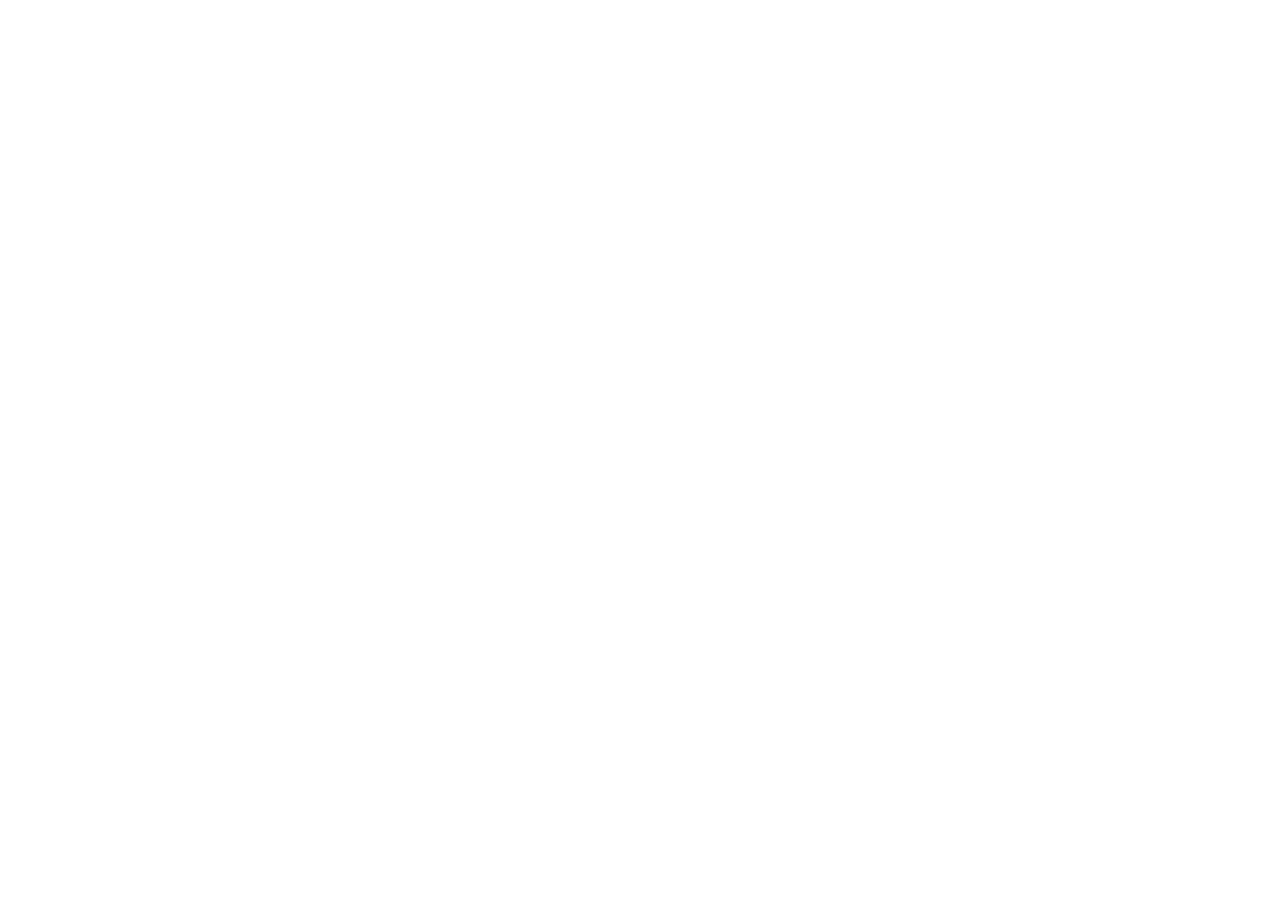
==== index.html @ e52be8d2 "init project" ====
<!DOCTYPE html>
<html lang="en">
<head>
    <meta charset="UTF-8">
    <meta http-equiv="X-UA-Compatible" content="IE=edge">
    <meta name="viewport" content="width=device-width, initial-scale=1.0">
    <title>Document</title>
</head>
<body>
    
</body>
</html>
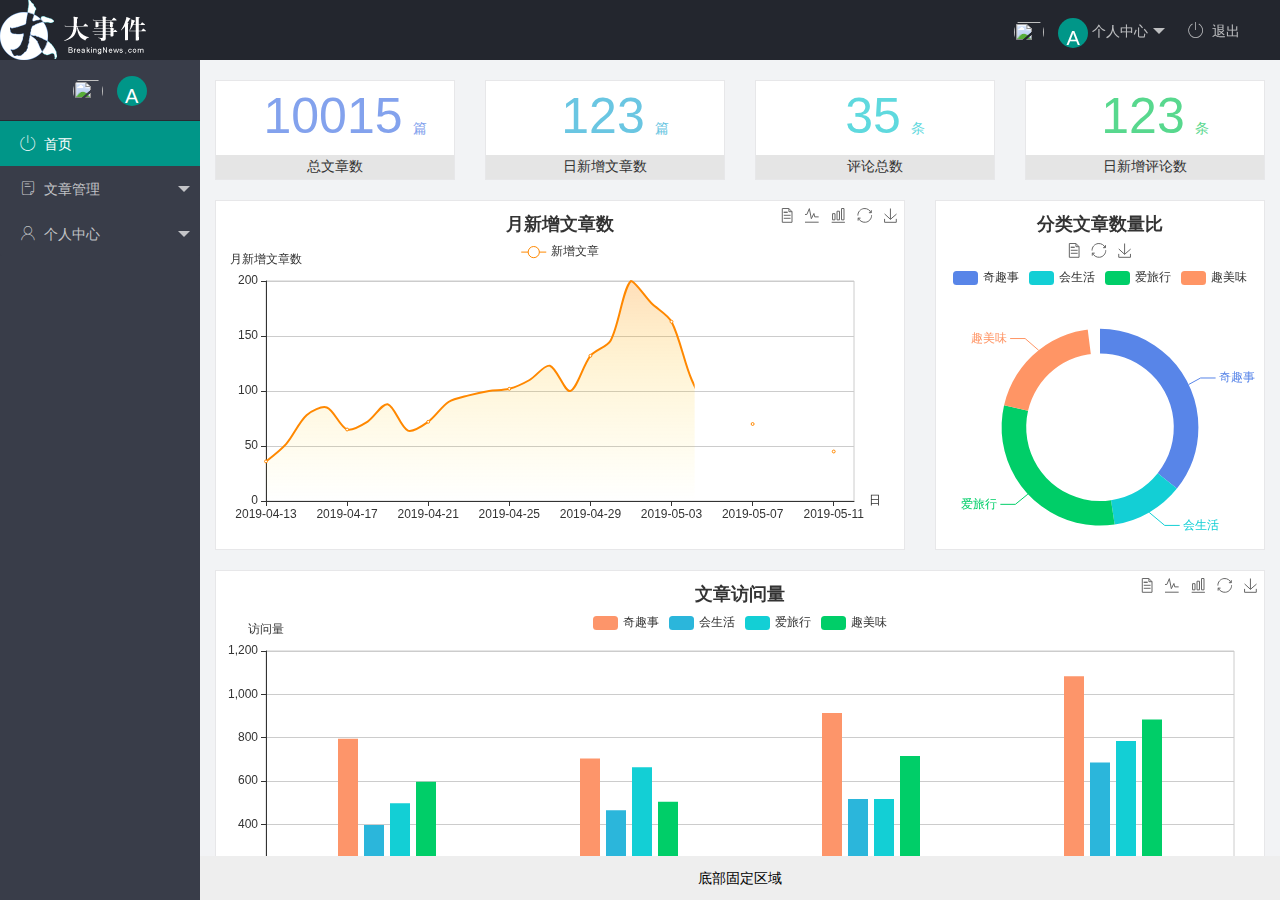
==== commit a8077029: "完成了主页功能开发" ====
--- a/index.html
+++ b/index.html
@@ -1,12 +1,88 @@
 <!DOCTYPE html>
 <html lang="en">
+
 <head>
     <meta charset="UTF-8">
     <meta http-equiv="X-UA-Compatible" content="IE=edge">
     <meta name="viewport" content="width=device-width, initial-scale=1.0">
-    <title>Document</title>
+    <title>后台主页</title>
+    <!-- 引入Layui的css样式 -->
+    <link rel="stylesheet" href="./assets/lib/layui/css/layui.css">
+    <!-- 导入字体图标样式 -->
+    <link rel="stylesheet" href="./assets/fonts/iconfont.css">
+    <!-- 导入index.css样式 -->
+    <link rel="stylesheet" href="./assets/css/index.css">
 </head>
+
 <body>
-    
+    <div class="layui-layout layui-layout-admin">
+      <div class="layui-header">
+        <img src="./assets/images/logo.png" alt="">
+        <!-- 头部区域（可配合layui 已有的水平导航） -->
+        <ul class="layui-nav layui-layout-right">
+          <li class="layui-nav-item layui-hide layui-show-md-inline-block">
+            <a href="javascript:;">
+              <img src="//tva1.sinaimg.cn/crop.0.0.118.118.180/5db11ff4gw1e77d3nqrv8j203b03cweg.jpg" class="layui-nav-img">
+              <span class="text-avatar">A</span>
+              个人中心
+            </a>
+            <dl class="layui-nav-child">
+              <dd><a href="">基本资料</a></dd>
+              <dd><a href="">更换头像</a></dd>
+              <dd><a href="">重置密码</a></dd>
+            </dl>
+          </li>
+          <li class="layui-nav-item"><a href="javascript:;" id="btnLogout"><span class="iconfont icon-tuichu"></span>退出</a></li>
+        </ul>
+      </div>
+      
+      <div class="layui-side layui-bg-black">
+        <div class="layui-side-scroll">
+            <div class="userInfo"><img src="//tva1.sinaimg.cn/crop.0.0.118.118.180/5db11ff4gw1e77d3nqrv8j203b03cweg.jpg" class="layui-nav-img">
+                <span class="text-avatar">A</span>
+            <span class="welcome"></span></div>
+          <!-- 左侧导航区域（可配合layui已有的垂直导航） -->
+          <ul class="layui-nav layui-nav-tree" lay-shrink="all">
+            <li class="layui-nav-item layui-this"><a href="./home/dashboard.html" target="fm"><span class="iconfont icon-tuichu"></span>首页</a></li>
+            <li class="layui-nav-item">
+              <a class="" href="javascript:;"><span class="iconfont icon-16"></span>文章管理</a>
+              <dl class="layui-nav-child">
+                <dd><a href="javascript:;"><i class="layui-icon layui-icon-face-smile"></i>文章类别</a></dd>
+                <dd><a href="javascript:;"><i class="layui-icon layui-icon-face-smile"></i>文章列表</a></dd>
+                <dd><a href="javascript:;"><i class="layui-icon layui-icon-face-smile"></i>发布文章</a></dd>
+              </dl>
+            </li>
+            <li class="layui-nav-item">
+              <a href="javascript:;"><span class="iconfont icon-user"></span>个人中心</a>
+              <dl class="layui-nav-child">
+                <dd><a href="javascript:;"><i class="layui-icon layui-icon-face-smile"></i>基本资料</a></dd>
+                <dd><a href="javascript:;"><i class="layui-icon layui-icon-face-smile"></i>更换头像</a></dd>
+                <dd><a href="javascript:;"><i class="layui-icon layui-icon-face-smile"></i>重置密码</a></dd>
+              </dl>
+            </li>
+          </ul>
+        </div>
+      </div>
+      
+      <div class="layui-body">
+        <!-- 内容主体区域 -->
+        <iframe name="fm" src="./home/dashboard.html" frameborder="0"></iframe>
+      </div>
+      
+      <div class="layui-footer">
+        <!-- 底部固定区域 -->
+        底部固定区域
+      </div>
+    </div>
+    <!-- 导入layui的JS文件 -->
+    <script src="./assets/lib/layui/layui.all.js"></script>
+    <!-- 导入jQuery文件 -->
+    <script src="./assets/lib/jquery.js"></script>
+    <!-- 导入自己封装的baseAPI -->
+    <script src="./assets/js/baseAPI.js"></script>
+    <!-- 导入index文件 -->
+    <script src="./assets/js/index.js"></script>
+
 </body>
+
 </html>--- a/assets/lib/layui/css/layui.css
+++ b/assets/lib/layui/css/layui.css
@@ -0,0 +1,2 @@
+/** layui-v2.5.5 MIT License By https://www.layui.com */
+ .layui-inline,img{display:inline-block;vertical-align:middle}h1,h2,h3,h4,h5,h6{font-weight:400}.layui-edge,.layui-header,.layui-inline,.layui-main{position:relative}.layui-body,.layui-edge,.layui-elip{overflow:hidden}.layui-btn,.layui-edge,.layui-inline,img{vertical-align:middle}.layui-btn,.layui-disabled,.layui-icon,.layui-unselect{-moz-user-select:none;-webkit-user-select:none;-ms-user-select:none}.layui-elip,.layui-form-checkbox span,.layui-form-pane .layui-form-label{text-overflow:ellipsis;white-space:nowrap}.layui-breadcrumb,.layui-tree-btnGroup{visibility:hidden}blockquote,body,button,dd,div,dl,dt,form,h1,h2,h3,h4,h5,h6,input,li,ol,p,pre,td,textarea,th,ul{margin:0;padding:0;-webkit-tap-highlight-color:rgba(0,0,0,0)}a:active,a:hover{outline:0}img{border:none}li{list-style:none}table{border-collapse:collapse;border-spacing:0}h4,h5,h6{font-size:100%}button,input,optgroup,option,select,textarea{font-family:inherit;font-size:inherit;font-style:inherit;font-weight:inherit;outline:0}pre{white-space:pre-wrap;white-space:-moz-pre-wrap;white-space:-pre-wrap;white-space:-o-pre-wrap;word-wrap:break-word}body{line-height:24px;font:14px Helvetica Neue,Helvetica,PingFang SC,Tahoma,Arial,sans-serif}hr{height:1px;margin:10px 0;border:0;clear:both}a{color:#333;text-decoration:none}a:hover{color:#777}a cite{font-style:normal;*cursor:pointer}.layui-border-box,.layui-border-box *{box-sizing:border-box}.layui-box,.layui-box *{box-sizing:content-box}.layui-clear{clear:both;*zoom:1}.layui-clear:after{content:'\20';clear:both;*zoom:1;display:block;height:0}.layui-inline{*display:inline;*zoom:1}.layui-edge{display:inline-block;width:0;height:0;border-width:6px;border-style:dashed;border-color:transparent}.layui-edge-top{top:-4px;border-bottom-color:#999;border-bottom-style:solid}.layui-edge-right{border-left-color:#999;border-left-style:solid}.layui-edge-bottom{top:2px;border-top-color:#999;border-top-style:solid}.layui-edge-left{border-right-color:#999;border-right-style:solid}.layui-disabled,.layui-disabled:hover{color:#d2d2d2!important;cursor:not-allowed!important}.layui-circle{border-radius:100%}.layui-show{display:block!important}.layui-hide{display:none!important}@font-face{font-family:layui-icon;src:url(../font/iconfont.eot?v=250);src:url(../font/iconfont.eot?v=250#iefix) format('embedded-opentype'),url(../font/iconfont.woff2?v=250) format('woff2'),url(../font/iconfont.woff?v=250) format('woff'),url(../font/iconfont.ttf?v=250) format('truetype'),url(../font/iconfont.svg?v=250#layui-icon) format('svg')}.layui-icon{font-family:layui-icon!important;font-size:16px;font-style:normal;-webkit-font-smoothing:antialiased;-moz-osx-font-smoothing:grayscale}.layui-icon-reply-fill:before{content:"\e611"}.layui-icon-set-fill:before{content:"\e614"}.layui-icon-menu-fill:before{content:"\e60f"}.layui-icon-search:before{content:"\e615"}.layui-icon-share:before{content:"\e641"}.layui-icon-set-sm:before{content:"\e620"}.layui-icon-engine:before{content:"\e628"}.layui-icon-close:before{content:"\1006"}.layui-icon-close-fill:before{content:"\1007"}.layui-icon-chart-screen:before{content:"\e629"}.layui-icon-star:before{content:"\e600"}.layui-icon-circle-dot:before{content:"\e617"}.layui-icon-chat:before{content:"\e606"}.layui-icon-release:before{content:"\e609"}.layui-icon-list:before{content:"\e60a"}.layui-icon-chart:before{content:"\e62c"}.layui-icon-ok-circle:before{content:"\1005"}.layui-icon-layim-theme:before{content:"\e61b"}.layui-icon-table:before{content:"\e62d"}.layui-icon-right:before{content:"\e602"}.layui-icon-left:before{content:"\e603"}.layui-icon-cart-simple:before{content:"\e698"}.layui-icon-face-cry:before{content:"\e69c"}.layui-icon-face-smile:before{content:"\e6af"}.layui-icon-survey:before{content:"\e6b2"}.layui-icon-tree:before{content:"\e62e"}.layui-icon-upload-circle:before{content:"\e62f"}.layui-icon-add-circle:before{content:"\e61f"}.layui-icon-download-circle:before{content:"\e601"}.layui-icon-templeate-1:before{content:"\e630"}.layui-icon-util:before{content:"\e631"}.layui-icon-face-surprised:before{content:"\e664"}.layui-icon-edit:before{content:"\e642"}.layui-icon-speaker:before{content:"\e645"}.layui-icon-down:before{content:"\e61a"}.layui-icon-file:before{content:"\e621"}.layui-icon-layouts:before{content:"\e632"}.layui-icon-rate-half:before{content:"\e6c9"}.layui-icon-add-circle-fine:before{content:"\e608"}.layui-icon-prev-circle:before{content:"\e633"}.layui-icon-read:before{content:"\e705"}.layui-icon-404:before{content:"\e61c"}.layui-icon-carousel:before{content:"\e634"}.layui-icon-help:before{content:"\e607"}.layui-icon-code-circle:before{content:"\e635"}.layui-icon-water:before{content:"\e636"}.layui-icon-username:before{content:"\e66f"}.layui-icon-find-fill:before{content:"\e670"}.layui-icon-about:before{content:"\e60b"}.layui-icon-location:before{content:"\e715"}.layui-icon-up:before{content:"\e619"}.layui-icon-pause:before{content:"\e651"}.layui-icon-date:before{content:"\e637"}.layui-icon-layim-uploadfile:before{content:"\e61d"}.layui-icon-delete:before{content:"\e640"}.layui-icon-play:before{content:"\e652"}.layui-icon-top:before{content:"\e604"}.layui-icon-friends:before{content:"\e612"}.layui-icon-refresh-3:before{content:"\e9aa"}.layui-icon-ok:before{content:"\e605"}.layui-icon-layer:before{content:"\e638"}.layui-icon-face-smile-fine:before{content:"\e60c"}.layui-icon-dollar:before{content:"\e659"}.layui-icon-group:before{content:"\e613"}.layui-icon-layim-download:before{content:"\e61e"}.layui-icon-picture-fine:before{content:"\e60d"}.layui-icon-link:before{content:"\e64c"}.layui-icon-diamond:before{content:"\e735"}.layui-icon-log:before{content:"\e60e"}.layui-icon-rate-solid:before{content:"\e67a"}.layui-icon-fonts-del:before{content:"\e64f"}.layui-icon-unlink:before{content:"\e64d"}.layui-icon-fonts-clear:before{content:"\e639"}.layui-icon-triangle-r:before{content:"\e623"}.layui-icon-circle:before{content:"\e63f"}.layui-icon-radio:before{content:"\e643"}.layui-icon-align-center:before{content:"\e647"}.layui-icon-align-right:before{content:"\e648"}.layui-icon-align-left:before{content:"\e649"}.layui-icon-loading-1:before{content:"\e63e"}.layui-icon-return:before{content:"\e65c"}.layui-icon-fonts-strong:before{content:"\e62b"}.layui-icon-upload:before{content:"\e67c"}.layui-icon-dialogue:before{content:"\e63a"}.layui-icon-video:before{content:"\e6ed"}.layui-icon-headset:before{content:"\e6fc"}.layui-icon-cellphone-fine:before{content:"\e63b"}.layui-icon-add-1:before{content:"\e654"}.layui-icon-face-smile-b:before{content:"\e650"}.layui-icon-fonts-html:before{content:"\e64b"}.layui-icon-form:before{content:"\e63c"}.layui-icon-cart:before{content:"\e657"}.layui-icon-camera-fill:before{content:"\e65d"}.layui-icon-tabs:before{content:"\e62a"}.layui-icon-fonts-code:before{content:"\e64e"}.layui-icon-fire:before{content:"\e756"}.layui-icon-set:before{content:"\e716"}.layui-icon-fonts-u:before{content:"\e646"}.layui-icon-triangle-d:before{content:"\e625"}.layui-icon-tips:before{content:"\e702"}.layui-icon-picture:before{content:"\e64a"}.layui-icon-more-vertical:before{content:"\e671"}.layui-icon-flag:before{content:"\e66c"}.layui-icon-loading:before{content:"\e63d"}.layui-icon-fonts-i:before{content:"\e644"}.layui-icon-refresh-1:before{content:"\e666"}.layui-icon-rmb:before{content:"\e65e"}.layui-icon-home:before{content:"\e68e"}.layui-icon-user:before{content:"\e770"}.layui-icon-notice:before{content:"\e667"}.layui-icon-login-weibo:before{content:"\e675"}.layui-icon-voice:before{content:"\e688"}.layui-icon-upload-drag:before{content:"\e681"}.layui-icon-login-qq:before{content:"\e676"}.layui-icon-snowflake:before{content:"\e6b1"}.layui-icon-file-b:before{content:"\e655"}.layui-icon-template:before{content:"\e663"}.layui-icon-auz:before{content:"\e672"}.layui-icon-console:before{content:"\e665"}.layui-icon-app:before{content:"\e653"}.layui-icon-prev:before{content:"\e65a"}.layui-icon-website:before{content:"\e7ae"}.layui-icon-next:before{content:"\e65b"}.layui-icon-component:before{content:"\e857"}.layui-icon-more:before{content:"\e65f"}.layui-icon-login-wechat:before{content:"\e677"}.layui-icon-shrink-right:before{content:"\e668"}.layui-icon-spread-left:before{content:"\e66b"}.layui-icon-camera:before{content:"\e660"}.layui-icon-note:before{content:"\e66e"}.layui-icon-refresh:before{content:"\e669"}.layui-icon-female:before{content:"\e661"}.layui-icon-male:before{content:"\e662"}.layui-icon-password:before{content:"\e673"}.layui-icon-senior:before{content:"\e674"}.layui-icon-theme:before{content:"\e66a"}.layui-icon-tread:before{content:"\e6c5"}.layui-icon-praise:before{content:"\e6c6"}.layui-icon-star-fill:before{content:"\e658"}.layui-icon-rate:before{content:"\e67b"}.layui-icon-template-1:before{content:"\e656"}.layui-icon-vercode:before{content:"\e679"}.layui-icon-cellphone:before{content:"\e678"}.layui-icon-screen-full:before{content:"\e622"}.layui-icon-screen-restore:before{content:"\e758"}.layui-icon-cols:before{content:"\e610"}.layui-icon-export:before{content:"\e67d"}.layui-icon-print:before{content:"\e66d"}.layui-icon-slider:before{content:"\e714"}.layui-icon-addition:before{content:"\e624"}.layui-icon-subtraction:before{content:"\e67e"}.layui-icon-service:before{content:"\e626"}.layui-icon-transfer:before{content:"\e691"}.layui-main{width:1140px;margin:0 auto}.layui-header{z-index:1000;height:60px}.layui-header a:hover{transition:all .5s;-webkit-transition:all .5s}.layui-side{position:fixed;left:0;top:0;bottom:0;z-index:999;width:200px;overflow-x:hidden}.layui-side-scroll{position:relative;width:220px;height:100%;overflow-x:hidden}.layui-body{position:absolute;left:200px;right:0;top:0;bottom:0;z-index:998;width:auto;overflow-y:auto;box-sizing:border-box}.layui-layout-body{overflow:hidden}.layui-layout-admin .layui-header{background-color:#23262E}.layui-layout-admin .layui-side{top:60px;width:200px;overflow-x:hidden}.layui-layout-admin .layui-body{position:fixed;top:60px;bottom:44px}.layui-layout-admin .layui-main{width:auto;margin:0 15px}.layui-layout-admin .layui-footer{position:fixed;left:200px;right:0;bottom:0;height:44px;line-height:44px;padding:0 15px;background-color:#eee}.layui-layout-admin .layui-logo{position:absolute;left:0;top:0;width:200px;height:100%;line-height:60px;text-align:center;color:#009688;font-size:16px}.layui-layout-admin .layui-header .layui-nav{background:0 0}.layui-layout-left{position:absolute!important;left:200px;top:0}.layui-layout-right{position:absolute!important;right:0;top:0}.layui-container{position:relative;margin:0 auto;padding:0 15px;box-sizing:border-box}.layui-fluid{position:relative;margin:0 auto;padding:0 15px}.layui-row:after,.layui-row:before{content:'';display:block;clear:both}.layui-col-lg1,.layui-col-lg10,.layui-col-lg11,.layui-col-lg12,.layui-col-lg2,.layui-col-lg3,.layui-col-lg4,.layui-col-lg5,.layui-col-lg6,.layui-col-lg7,.layui-col-lg8,.layui-col-lg9,.layui-col-md1,.layui-col-md10,.layui-col-md11,.layui-col-md12,.layui-col-md2,.layui-col-md3,.layui-col-md4,.layui-col-md5,.layui-col-md6,.layui-col-md7,.layui-col-md8,.layui-col-md9,.layui-col-sm1,.layui-col-sm10,.layui-col-sm11,.layui-col-sm12,.layui-col-sm2,.layui-col-sm3,.layui-col-sm4,.layui-col-sm5,.layui-col-sm6,.layui-col-sm7,.layui-col-sm8,.layui-col-sm9,.layui-col-xs1,.layui-col-xs10,.layui-col-xs11,.layui-col-xs12,.layui-col-xs2,.layui-col-xs3,.layui-col-xs4,.layui-col-xs5,.layui-col-xs6,.layui-col-xs7,.layui-col-xs8,.layui-col-xs9{position:relative;display:block;box-sizing:border-box}.layui-col-xs1,.layui-col-xs10,.layui-col-xs11,.layui-col-xs12,.layui-col-xs2,.layui-col-xs3,.layui-col-xs4,.layui-col-xs5,.layui-col-xs6,.layui-col-xs7,.layui-col-xs8,.layui-col-xs9{float:left}.layui-col-xs1{width:8.33333333%}.layui-col-xs2{width:16.66666667%}.layui-col-xs3{width:25%}.layui-col-xs4{width:33.33333333%}.layui-col-xs5{width:41.66666667%}.layui-col-xs6{width:50%}.layui-col-xs7{width:58.33333333%}.layui-col-xs8{width:66.66666667%}.layui-col-xs9{width:75%}.layui-col-xs10{width:83.33333333%}.layui-col-xs11{width:91.66666667%}.layui-col-xs12{width:100%}.layui-col-xs-offset1{margin-left:8.33333333%}.layui-col-xs-offset2{margin-left:16.66666667%}.layui-col-xs-offset3{margin-left:25%}.layui-col-xs-offset4{margin-left:33.33333333%}.layui-col-xs-offset5{margin-left:41.66666667%}.layui-col-xs-offset6{margin-left:50%}.layui-col-xs-offset7{margin-left:58.33333333%}.layui-col-xs-offset8{margin-left:66.66666667%}.layui-col-xs-offset9{margin-left:75%}.layui-col-xs-offset10{margin-left:83.33333333%}.layui-col-xs-offset11{margin-left:91.66666667%}.layui-col-xs-offset12{margin-left:100%}@media screen and (max-width:768px){.layui-hide-xs{display:none!important}.layui-show-xs-block{display:block!important}.layui-show-xs-inline{display:inline!important}.layui-show-xs-inline-block{display:inline-block!important}}@media screen and (min-width:768px){.layui-container{width:750px}.layui-hide-sm{display:none!important}.layui-show-sm-block{display:block!important}.layui-show-sm-inline{display:inline!important}.layui-show-sm-inline-block{display:inline-block!important}.layui-col-sm1,.layui-col-sm10,.layui-col-sm11,.layui-col-sm12,.layui-col-sm2,.layui-col-sm3,.layui-col-sm4,.layui-col-sm5,.layui-col-sm6,.layui-col-sm7,.layui-col-sm8,.layui-col-sm9{float:left}.layui-col-sm1{width:8.33333333%}.layui-col-sm2{width:16.66666667%}.layui-col-sm3{width:25%}.layui-col-sm4{width:33.33333333%}.layui-col-sm5{width:41.66666667%}.layui-col-sm6{width:50%}.layui-col-sm7{width:58.33333333%}.layui-col-sm8{width:66.66666667%}.layui-col-sm9{width:75%}.layui-col-sm10{width:83.33333333%}.layui-col-sm11{width:91.66666667%}.layui-col-sm12{width:100%}.layui-col-sm-offset1{margin-left:8.33333333%}.layui-col-sm-offset2{margin-left:16.66666667%}.layui-col-sm-offset3{margin-left:25%}.layui-col-sm-offset4{margin-left:33.33333333%}.layui-col-sm-offset5{margin-left:41.66666667%}.layui-col-sm-offset6{margin-left:50%}.layui-col-sm-offset7{margin-left:58.33333333%}.layui-col-sm-offset8{margin-left:66.66666667%}.layui-col-sm-offset9{margin-left:75%}.layui-col-sm-offset10{margin-left:83.33333333%}.layui-col-sm-offset11{margin-left:91.66666667%}.layui-col-sm-offset12{margin-left:100%}}@media screen and (min-width:992px){.layui-container{width:970px}.layui-hide-md{display:none!important}.layui-show-md-block{display:block!important}.layui-show-md-inline{display:inline!important}.layui-show-md-inline-block{display:inline-block!important}.layui-col-md1,.layui-col-md10,.layui-col-md11,.layui-col-md12,.layui-col-md2,.layui-col-md3,.layui-col-md4,.layui-col-md5,.layui-col-md6,.layui-col-md7,.layui-col-md8,.layui-col-md9{float:left}.layui-col-md1{width:8.33333333%}.layui-col-md2{width:16.66666667%}.layui-col-md3{width:25%}.layui-col-md4{width:33.33333333%}.layui-col-md5{width:41.66666667%}.layui-col-md6{width:50%}.layui-col-md7{width:58.33333333%}.layui-col-md8{width:66.66666667%}.layui-col-md9{width:75%}.layui-col-md10{width:83.33333333%}.layui-col-md11{width:91.66666667%}.layui-col-md12{width:100%}.layui-col-md-offset1{margin-left:8.33333333%}.layui-col-md-offset2{margin-left:16.66666667%}.layui-col-md-offset3{margin-left:25%}.layui-col-md-offset4{margin-left:33.33333333%}.layui-col-md-offset5{margin-left:41.66666667%}.layui-col-md-offset6{margin-left:50%}.layui-col-md-offset7{margin-left:58.33333333%}.layui-col-md-offset8{margin-left:66.66666667%}.layui-col-md-offset9{margin-left:75%}.layui-col-md-offset10{margin-left:83.33333333%}.layui-col-md-offset11{margin-left:91.66666667%}.layui-col-md-offset12{margin-left:100%}}@media screen and (min-width:1200px){.layui-container{width:1170px}.layui-hide-lg{display:none!important}.layui-show-lg-block{display:block!important}.layui-show-lg-inline{display:inline!important}.layui-show-lg-inline-block{display:inline-block!important}.layui-col-lg1,.layui-col-lg10,.layui-col-lg11,.layui-col-lg12,.layui-col-lg2,.layui-col-lg3,.layui-col-lg4,.layui-col-lg5,.layui-col-lg6,.layui-col-lg7,.layui-col-lg8,.layui-col-lg9{float:left}.layui-col-lg1{width:8.33333333%}.layui-col-lg2{width:16.66666667%}.layui-col-lg3{width:25%}.layui-col-lg4{width:33.33333333%}.layui-col-lg5{width:41.66666667%}.layui-col-lg6{width:50%}.layui-col-lg7{width:58.33333333%}.layui-col-lg8{width:66.66666667%}.layui-col-lg9{width:75%}.layui-col-lg10{width:83.33333333%}.layui-col-lg11{width:91.66666667%}.layui-col-lg12{width:100%}.layui-col-lg-offset1{margin-left:8.33333333%}.layui-col-lg-offset2{margin-left:16.66666667%}.layui-col-lg-offset3{margin-left:25%}.layui-col-lg-offset4{margin-left:33.33333333%}.layui-col-lg-offset5{margin-left:41.66666667%}.layui-col-lg-offset6{margin-left:50%}.layui-col-lg-offset7{margin-left:58.33333333%}.layui-col-lg-offset8{margin-left:66.66666667%}.layui-col-lg-offset9{margin-left:75%}.layui-col-lg-offset10{margin-left:83.33333333%}.layui-col-lg-offset11{margin-left:91.66666667%}.layui-col-lg-offset12{margin-left:100%}}.layui-col-space1{margin:-.5px}.layui-col-space1>*{padding:.5px}.layui-col-space3{margin:-1.5px}.layui-col-space3>*{padding:1.5px}.layui-col-space5{margin:-2.5px}.layui-col-space5>*{padding:2.5px}.layui-col-space8{margin:-3.5px}.layui-col-space8>*{padding:3.5px}.layui-col-space10{margin:-5px}.layui-col-space10>*{padding:5px}.layui-col-space12{margin:-6px}.layui-col-space12>*{padding:6px}.layui-col-space15{margin:-7.5px}.layui-col-space15>*{padding:7.5px}.layui-col-space18{margin:-9px}.layui-col-space18>*{padding:9px}.layui-col-space20{margin:-10px}.layui-col-space20>*{padding:10px}.layui-col-space22{margin:-11px}.layui-col-space22>*{padding:11px}.layui-col-space25{margin:-12.5px}.layui-col-space25>*{padding:12.5px}.layui-col-space30{margin:-15px}.layui-col-space30>*{padding:15px}.layui-btn,.layui-input,.layui-select,.layui-textarea,.layui-upload-button{outline:0;-webkit-appearance:none;transition:all .3s;-webkit-transition:all .3s;box-sizing:border-box}.layui-elem-quote{margin-bottom:10px;padding:15px;line-height:22px;border-left:5px solid #009688;border-radius:0 2px 2px 0;background-color:#f2f2f2}.layui-quote-nm{border-style:solid;border-width:1px 1px 1px 5px;background:0 0}.layui-elem-field{margin-bottom:10px;padding:0;border-width:1px;border-style:solid}.layui-elem-field legend{margin-left:20px;padding:0 10px;font-size:20px;font-weight:300}.layui-field-title{margin:10px 0 20px;border-width:1px 0 0}.layui-field-box{padding:10px 15px}.layui-field-title .layui-field-box{padding:10px 0}.layui-progress{position:relative;height:6px;border-radius:20px;background-color:#e2e2e2}.layui-progress-bar{position:absolute;left:0;top:0;width:0;max-width:100%;height:6px;border-radius:20px;text-align:right;background-color:#5FB878;transition:all .3s;-webkit-transition:all .3s}.layui-progress-big,.layui-progress-big .layui-progress-bar{height:18px;line-height:18px}.layui-progress-text{position:relative;top:-20px;line-height:18px;font-size:12px;color:#666}.layui-progress-big .layui-progress-text{position:static;padding:0 10px;color:#fff}.layui-collapse{border-width:1px;border-style:solid;border-radius:2px}.layui-colla-content,.layui-colla-item{border-top-width:1px;border-top-style:solid}.layui-colla-item:first-child{border-top:none}.layui-colla-title{position:relative;height:42px;line-height:42px;padding:0 15px 0 35px;color:#333;background-color:#f2f2f2;cursor:pointer;font-size:14px;overflow:hidden}.layui-colla-content{display:none;padding:10px 15px;line-height:22px;color:#666}.layui-colla-icon{position:absolute;left:15px;top:0;font-size:14px}.layui-card{margin-bottom:15px;border-radius:2px;background-color:#fff;box-shadow:0 1px 2px 0 rgba(0,0,0,.05)}.layui-card:last-child{margin-bottom:0}.layui-card-header{position:relative;height:42px;line-height:42px;padding:0 15px;border-bottom:1px solid #f6f6f6;color:#333;border-radius:2px 2px 0 0;font-size:14px}.layui-bg-black,.layui-bg-blue,.layui-bg-cyan,.layui-bg-green,.layui-bg-orange,.layui-bg-red{color:#fff!important}.layui-card-body{position:relative;padding:10px 15px;line-height:24px}.layui-card-body[pad15]{padding:15px}.layui-card-body[pad20]{padding:20px}.layui-card-body .layui-table{margin:5px 0}.layui-card .layui-tab{margin:0}.layui-panel-window{position:relative;padding:15px;border-radius:0;border-top:5px solid #E6E6E6;background-color:#fff}.layui-auxiliar-moving{position:fixed;left:0;right:0;top:0;bottom:0;width:100%;height:100%;background:0 0;z-index:9999999999}.layui-form-label,.layui-form-mid,.layui-form-select,.layui-input-block,.layui-input-inline,.layui-textarea{position:relative}.layui-bg-red{background-color:#FF5722!important}.layui-bg-orange{background-color:#FFB800!important}.layui-bg-green{background-color:#009688!important}.layui-bg-cyan{background-color:#2F4056!important}.layui-bg-blue{background-color:#1E9FFF!important}.layui-bg-black{background-color:#393D49!important}.layui-bg-gray{background-color:#eee!important;color:#666!important}.layui-badge-rim,.layui-colla-content,.layui-colla-item,.layui-collapse,.layui-elem-field,.layui-form-pane .layui-form-item[pane],.layui-form-pane .layui-form-label,.layui-input,.layui-layedit,.layui-layedit-tool,.layui-quote-nm,.layui-select,.layui-tab-bar,.layui-tab-card,.layui-tab-title,.layui-tab-title .layui-this:after,.layui-textarea{border-color:#e6e6e6}.layui-timeline-item:before,hr{background-color:#e6e6e6}.layui-text{line-height:22px;font-size:14px;color:#666}.layui-text h1,.layui-text h2,.layui-text h3{font-weight:500;color:#333}.layui-text h1{font-size:30px}.layui-text h2{font-size:24px}.layui-text h3{font-size:18px}.layui-text a:not(.layui-btn){color:#01AAED}.layui-text a:not(.layui-btn):hover{text-decoration:underline}.layui-text ul{padding:5px 0 5px 15px}.layui-text ul li{margin-top:5px;list-style-type:disc}.layui-text em,.layui-word-aux{color:#999!important;padding:0 5px!important}.layui-btn{display:inline-block;height:38px;line-height:38px;padding:0 18px;background-color:#009688;color:#fff;white-space:nowrap;text-align:center;font-size:14px;border:none;border-radius:2px;cursor:pointer}.layui-btn:hover{opacity:.8;filter:alpha(opacity=80);color:#fff}.layui-btn:active{opacity:1;filter:alpha(opacity=100)}.layui-btn+.layui-btn{margin-left:10px}.layui-btn-container{font-size:0}.layui-btn-container .layui-btn{margin-right:10px;margin-bottom:10px}.layui-btn-container .layui-btn+.layui-btn{margin-left:0}.layui-table .layui-btn-container .layui-btn{margin-bottom:9px}.layui-btn-radius{border-radius:100px}.layui-btn .layui-icon{margin-right:3px;font-size:18px;vertical-align:bottom;vertical-align:middle\9}.layui-btn-primary{border:1px solid #C9C9C9;background-color:#fff;color:#555}.layui-btn-primary:hover{border-color:#009688;color:#333}.layui-btn-normal{background-color:#1E9FFF}.layui-btn-warm{background-color:#FFB800}.layui-btn-danger{background-color:#FF5722}.layui-btn-checked{background-color:#5FB878}.layui-btn-disabled,.layui-btn-disabled:active,.layui-btn-disabled:hover{border:1px solid #e6e6e6;background-color:#FBFBFB;color:#C9C9C9;cursor:not-allowed;opacity:1}.layui-btn-lg{height:44px;line-height:44px;padding:0 25px;font-size:16px}.layui-btn-sm{height:30px;line-height:30px;padding:0 10px;font-size:12px}.layui-btn-sm i{font-size:16px!important}.layui-btn-xs{height:22px;line-height:22px;padding:0 5px;font-size:12px}.layui-btn-xs i{font-size:14px!important}.layui-btn-group{display:inline-block;vertical-align:middle;font-size:0}.layui-btn-group .layui-btn{margin-left:0!important;margin-right:0!important;border-left:1px solid rgba(255,255,255,.5);border-radius:0}.layui-btn-group .layui-btn-primary{border-left:none}.layui-btn-group .layui-btn-primary:hover{border-color:#C9C9C9;color:#009688}.layui-btn-group .layui-btn:first-child{border-left:none;border-radius:2px 0 0 2px}.layui-btn-group .layui-btn-primary:first-child{border-left:1px solid #c9c9c9}.layui-btn-group .layui-btn:last-child{border-radius:0 2px 2px 0}.layui-btn-group .layui-btn+.layui-btn{margin-left:0}.layui-btn-group+.layui-btn-group{margin-left:10px}.layui-btn-fluid{width:100%}.layui-input,.layui-select,.layui-textarea{height:38px;line-height:1.3;line-height:38px\9;border-width:1px;border-style:solid;background-color:#fff;border-radius:2px}.layui-input::-webkit-input-placeholder,.layui-select::-webkit-input-placeholder,.layui-textarea::-webkit-input-placeholder{line-height:1.3}.layui-input,.layui-textarea{display:block;width:100%;padding-left:10px}.layui-input:hover,.layui-textarea:hover{border-color:#D2D2D2!important}.layui-input:focus,.layui-textarea:focus{border-color:#C9C9C9!important}.layui-textarea{min-height:100px;height:auto;line-height:20px;padding:6px 10px;resize:vertical}.layui-select{padding:0 10px}.layui-form input[type=checkbox],.layui-form input[type=radio],.layui-form select{display:none}.layui-form [lay-ignore]{display:initial}.layui-form-item{margin-bottom:15px;clear:both;*zoom:1}.layui-form-item:after{content:'\20';clear:both;*zoom:1;display:block;height:0}.layui-form-label{float:left;display:block;padding:9px 15px;width:80px;font-weight:400;line-height:20px;text-align:right}.layui-form-label-col{display:block;float:none;padding:9px 0;line-height:20px;text-align:left}.layui-form-item .layui-inline{margin-bottom:5px;margin-right:10px}.layui-input-block{margin-left:110px;min-height:36px}.layui-input-inline{display:inline-block;vertical-align:middle}.layui-form-item .layui-input-inline{float:left;width:190px;margin-right:10px}.layui-form-text .layui-input-inline{width:auto}.layui-form-mid{float:left;display:block;padding:9px 0!important;line-height:20px;margin-right:10px}.layui-form-danger+.layui-form-select .layui-input,.layui-form-danger:focus{border-color:#FF5722!important}.layui-form-select .layui-input{padding-right:30px;cursor:pointer}.layui-form-select .layui-edge{position:absolute;right:10px;top:50%;margin-top:-3px;cursor:pointer;border-width:6px;border-top-color:#c2c2c2;border-top-style:solid;transition:all .3s;-webkit-transition:all .3s}.layui-form-select dl{display:none;position:absolute;left:0;top:42px;padding:5px 0;z-index:899;min-width:100%;border:1px solid #d2d2d2;max-height:300px;overflow-y:auto;background-color:#fff;border-radius:2px;box-shadow:0 2px 4px rgba(0,0,0,.12);box-sizing:border-box}.layui-form-select dl dd,.layui-form-select dl dt{padding:0 10px;line-height:36px;white-space:nowrap;overflow:hidden;text-overflow:ellipsis}.layui-form-select dl dt{font-size:12px;color:#999}.layui-form-select dl dd{cursor:pointer}.layui-form-select dl dd:hover{background-color:#f2f2f2;-webkit-transition:.5s all;transition:.5s all}.layui-form-select .layui-select-group dd{padding-left:20px}.layui-form-select dl dd.layui-select-tips{padding-left:10px!important;color:#999}.layui-form-select dl dd.layui-this{background-color:#5FB878;color:#fff}.layui-form-checkbox,.layui-form-select dl dd.layui-disabled{background-color:#fff}.layui-form-selected dl{display:block}.layui-form-checkbox,.layui-form-checkbox *,.layui-form-switch{display:inline-block;vertical-align:middle}.layui-form-selected .layui-edge{margin-top:-9px;-webkit-transform:rotate(180deg);transform:rotate(180deg);margin-top:-3px\9}:root .layui-form-selected .layui-edge{margin-top:-9px\0/IE9}.layui-form-selectup dl{top:auto;bottom:42px}.layui-select-none{margin:5px 0;text-align:center;color:#999}.layui-select-disabled .layui-disabled{border-color:#eee!important}.layui-select-disabled .layui-edge{border-top-color:#d2d2d2}.layui-form-checkbox{position:relative;height:30px;line-height:30px;margin-right:10px;padding-right:30px;cursor:pointer;font-size:0;-webkit-transition:.1s linear;transition:.1s linear;box-sizing:border-box}.layui-form-checkbox span{padding:0 10px;height:100%;font-size:14px;border-radius:2px 0 0 2px;background-color:#d2d2d2;color:#fff;overflow:hidden}.layui-form-checkbox:hover span{background-color:#c2c2c2}.layui-form-checkbox i{position:absolute;right:0;top:0;width:30px;height:28px;border:1px solid #d2d2d2;border-left:none;border-radius:0 2px 2px 0;color:#fff;font-size:20px;text-align:center}.layui-form-checkbox:hover i{border-color:#c2c2c2;color:#c2c2c2}.layui-form-checked,.layui-form-checked:hover{border-color:#5FB878}.layui-form-checked span,.layui-form-checked:hover span{background-color:#5FB878}.layui-form-checked i,.layui-form-checked:hover i{color:#5FB878}.layui-form-item .layui-form-checkbox{margin-top:4px}.layui-form-checkbox[lay-skin=primary]{height:auto!important;line-height:normal!important;min-width:18px;min-height:18px;border:none!important;margin-right:0;padding-left:28px;padding-right:0;background:0 0}.layui-form-checkbox[lay-skin=primary] span{padding-left:0;padding-right:15px;line-height:18px;background:0 0;color:#666}.layui-form-checkbox[lay-skin=primary] i{right:auto;left:0;width:16px;height:16px;line-height:16px;border:1px solid #d2d2d2;font-size:12px;border-radius:2px;background-color:#fff;-webkit-transition:.1s linear;transition:.1s linear}.layui-form-checkbox[lay-skin=primary]:hover i{border-color:#5FB878;color:#fff}.layui-form-checked[lay-skin=primary] i{border-color:#5FB878!important;background-color:#5FB878;color:#fff}.layui-checkbox-disbaled[lay-skin=primary] span{background:0 0!important;color:#c2c2c2}.layui-checkbox-disbaled[lay-skin=primary]:hover i{border-color:#d2d2d2}.layui-form-item .layui-form-checkbox[lay-skin=primary]{margin-top:10px}.layui-form-switch{position:relative;height:22px;line-height:22px;min-width:35px;padding:0 5px;margin-top:8px;border:1px solid #d2d2d2;border-radius:20px;cursor:pointer;background-color:#fff;-webkit-transition:.1s linear;transition:.1s linear}.layui-form-switch i{position:absolute;left:5px;top:3px;width:16px;height:16px;border-radius:20px;background-color:#d2d2d2;-webkit-transition:.1s linear;transition:.1s linear}.layui-form-switch em{position:relative;top:0;width:25px;margin-left:21px;padding:0!important;text-align:center!important;color:#999!important;font-style:normal!important;font-size:12px}.layui-form-onswitch{border-color:#5FB878;background-color:#5FB878}.layui-checkbox-disbaled,.layui-checkbox-disbaled i{border-color:#e2e2e2!important}.layui-form-onswitch i{left:100%;margin-left:-21px;background-color:#fff}.layui-form-onswitch em{margin-left:5px;margin-right:21px;color:#fff!important}.layui-checkbox-disbaled span{background-color:#e2e2e2!important}.layui-checkbox-disbaled:hover i{color:#fff!important}[lay-radio]{display:none}.layui-form-radio,.layui-form-radio *{display:inline-block;vertical-align:middle}.layui-form-radio{line-height:28px;margin:6px 10px 0 0;padding-right:10px;cursor:pointer;font-size:0}.layui-form-radio *{font-size:14px}.layui-form-radio>i{margin-right:8px;font-size:22px;color:#c2c2c2}.layui-form-radio>i:hover,.layui-form-radioed>i{color:#5FB878}.layui-radio-disbaled>i{color:#e2e2e2!important}.layui-form-pane .layui-form-label{width:110px;padding:8px 15px;height:38px;line-height:20px;border-width:1px;border-style:solid;border-radius:2px 0 0 2px;text-align:center;background-color:#FBFBFB;overflow:hidden;box-sizing:border-box}.layui-form-pane .layui-input-inline{margin-left:-1px}.layui-form-pane .layui-input-block{margin-left:110px;left:-1px}.layui-form-pane .layui-input{border-radius:0 2px 2px 0}.layui-form-pane .layui-form-text .layui-form-label{float:none;width:100%;border-radius:2px;box-sizing:border-box;text-align:left}.layui-form-pane .layui-form-text .layui-input-inline{display:block;margin:0;top:-1px;clear:both}.layui-form-pane .layui-form-text .layui-input-block{margin:0;left:0;top:-1px}.layui-form-pane .layui-form-text .layui-textarea{min-height:100px;border-radius:0 0 2px 2px}.layui-form-pane .layui-form-checkbox{margin:4px 0 4px 10px}.layui-form-pane .layui-form-radio,.layui-form-pane .layui-form-switch{margin-top:6px;margin-left:10px}.layui-form-pane .layui-form-item[pane]{position:relative;border-width:1px;border-style:solid}.layui-form-pane .layui-form-item[pane] .layui-form-label{position:absolute;left:0;top:0;height:100%;border-width:0 1px 0 0}.layui-form-pane .layui-form-item[pane] .layui-input-inline{margin-left:110px}@media screen and (max-width:450px){.layui-form-item .layui-form-label{text-overflow:ellipsis;overflow:hidden;white-space:nowrap}.layui-form-item .layui-inline{display:block;margin-right:0;margin-bottom:20px;clear:both}.layui-form-item .layui-inline:after{content:'\20';clear:both;display:block;height:0}.layui-form-item .layui-input-inline{display:block;float:none;left:-3px;width:auto;margin:0 0 10px 112px}.layui-form-item .layui-input-inline+.layui-form-mid{margin-left:110px;top:-5px;padding:0}.layui-form-item .layui-form-checkbox{margin-right:5px;margin-bottom:5px}}.layui-layedit{border-width:1px;border-style:solid;border-radius:2px}.layui-layedit-tool{padding:3px 5px;border-bottom-width:1px;border-bottom-style:solid;font-size:0}.layedit-tool-fixed{position:fixed;top:0;border-top:1px solid #e2e2e2}.layui-layedit-tool .layedit-tool-mid,.layui-layedit-tool .layui-icon{display:inline-block;vertical-align:middle;text-align:center;font-size:14px}.layui-layedit-tool .layui-icon{position:relative;width:32px;height:30px;line-height:30px;margin:3px 5px;color:#777;cursor:pointer;border-radius:2px}.layui-layedit-tool .layui-icon:hover{color:#393D49}.layui-layedit-tool .layui-icon:active{color:#000}.layui-layedit-tool .layedit-tool-active{background-color:#e2e2e2;color:#000}.layui-layedit-tool .layui-disabled,.layui-layedit-tool .layui-disabled:hover{color:#d2d2d2;cursor:not-allowed}.layui-layedit-tool .layedit-tool-mid{width:1px;height:18px;margin:0 10px;background-color:#d2d2d2}.layedit-tool-html{width:50px!important;font-size:30px!important}.layedit-tool-b,.layedit-tool-code,.layedit-tool-help{font-size:16px!important}.layedit-tool-d,.layedit-tool-face,.layedit-tool-image,.layedit-tool-unlink{font-size:18px!important}.layedit-tool-image input{position:absolute;font-size:0;left:0;top:0;width:100%;height:100%;opacity:.01;filter:Alpha(opacity=1);cursor:pointer}.layui-layedit-iframe iframe{display:block;width:100%}#LAY_layedit_code{overflow:hidden}.layui-laypage{display:inline-block;*display:inline;*zoom:1;vertical-align:middle;margin:10px 0;font-size:0}.layui-laypage>a:first-child,.layui-laypage>a:first-child em{border-radius:2px 0 0 2px}.layui-laypage>a:last-child,.layui-laypage>a:last-child em{border-radius:0 2px 2px 0}.layui-laypage>:first-child{margin-left:0!important}.layui-laypage>:last-child{margin-right:0!important}.layui-laypage a,.layui-laypage button,.layui-laypage input,.layui-laypage select,.layui-laypage span{border:1px solid #e2e2e2}.layui-laypage a,.layui-laypage span{display:inline-block;*display:inline;*zoom:1;vertical-align:middle;padding:0 15px;height:28px;line-height:28px;margin:0 -1px 5px 0;background-color:#fff;color:#333;font-size:12px}.layui-flow-more a *,.layui-laypage input,.layui-table-view select[lay-ignore]{display:inline-block}.layui-laypage a:hover{color:#009688}.layui-laypage em{font-style:normal}.layui-laypage .layui-laypage-spr{color:#999;font-weight:700}.layui-laypage a{text-decoration:none}.layui-laypage .layui-laypage-curr{position:relative}.layui-laypage .layui-laypage-curr em{position:relative;color:#fff}.layui-laypage .layui-laypage-curr .layui-laypage-em{position:absolute;left:-1px;top:-1px;padding:1px;width:100%;height:100%;background-color:#009688}.layui-laypage-em{border-radius:2px}.layui-laypage-next em,.layui-laypage-prev em{font-family:Sim sun;font-size:16px}.layui-laypage .layui-laypage-count,.layui-laypage .layui-laypage-limits,.layui-laypage .layui-laypage-refresh,.layui-laypage .layui-laypage-skip{margin-left:10px;margin-right:10px;padding:0;border:none}.layui-laypage .layui-laypage-limits,.layui-laypage .layui-laypage-refresh{vertical-align:top}.layui-laypage .layui-laypage-refresh i{font-size:18px;cursor:pointer}.layui-laypage select{height:22px;padding:3px;border-radius:2px;cursor:pointer}.layui-laypage .layui-laypage-skip{height:30px;line-height:30px;color:#999}.layui-laypage button,.layui-laypage input{height:30px;line-height:30px;border-radius:2px;vertical-align:top;background-color:#fff;box-sizing:border-box}.layui-laypage input{width:40px;margin:0 10px;padding:0 3px;text-align:center}.layui-laypage input:focus,.layui-laypage select:focus{border-color:#009688!important}.layui-laypage button{margin-left:10px;padding:0 10px;cursor:pointer}.layui-table,.layui-table-view{margin:10px 0}.layui-flow-more{margin:10px 0;text-align:center;color:#999;font-size:14px}.layui-flow-more a{height:32px;line-height:32px}.layui-flow-more a *{vertical-align:top}.layui-flow-more a cite{padding:0 20px;border-radius:3px;background-color:#eee;color:#333;font-style:normal}.layui-flow-more a cite:hover{opacity:.8}.layui-flow-more a i{font-size:30px;color:#737383}.layui-table{width:100%;background-color:#fff;color:#666}.layui-table tr{transition:all .3s;-webkit-transition:all .3s}.layui-table th{text-align:left;font-weight:400}.layui-table tbody tr:hover,.layui-table thead tr,.layui-table-click,.layui-table-header,.layui-table-hover,.layui-table-mend,.layui-table-patch,.layui-table-tool,.layui-table-total,.layui-table-total tr,.layui-table[lay-even] tr:nth-child(even){background-color:#f2f2f2}.layui-table td,.layui-table th,.layui-table-col-set,.layui-table-fixed-r,.layui-table-grid-down,.layui-table-header,.layui-table-page,.layui-table-tips-main,.layui-table-tool,.layui-table-total,.layui-table-view,.layui-table[lay-skin=line],.layui-table[lay-skin=row]{border-width:1px;border-style:solid;border-color:#e6e6e6}.layui-table td,.layui-table th{position:relative;padding:9px 15px;min-height:20px;line-height:20px;font-size:14px}.layui-table[lay-skin=line] td,.layui-table[lay-skin=line] th{border-width:0 0 1px}.layui-table[lay-skin=row] td,.layui-table[lay-skin=row] th{border-width:0 1px 0 0}.layui-table[lay-skin=nob] td,.layui-table[lay-skin=nob] th{border:none}.layui-table img{max-width:100px}.layui-table[lay-size=lg] td,.layui-table[lay-size=lg] th{padding:15px 30px}.layui-table-view .layui-table[lay-size=lg] .layui-table-cell{height:40px;line-height:40px}.layui-table[lay-size=sm] td,.layui-table[lay-size=sm] th{font-size:12px;padding:5px 10px}.layui-table-view .layui-table[lay-size=sm] .layui-table-cell{height:20px;line-height:20px}.layui-table[lay-data]{display:none}.layui-table-box{position:relative;overflow:hidden}.layui-table-view .layui-table{position:relative;width:auto;margin:0}.layui-table-view .layui-table[lay-skin=line]{border-width:0 1px 0 0}.layui-table-view .layui-table[lay-skin=row]{border-width:0 0 1px}.layui-table-view .layui-table td,.layui-table-view .layui-table th{padding:5px 0;border-top:none;border-left:none}.layui-table-view .layui-table th.layui-unselect .layui-table-cell span{cursor:pointer}.layui-table-view .layui-table td{cursor:default}.layui-table-view .layui-table td[data-edit=text]{cursor:text}.layui-table-view .layui-form-checkbox[lay-skin=primary] i{width:18px;height:18px}.layui-table-view .layui-form-radio{line-height:0;padding:0}.layui-table-view .layui-form-radio>i{margin:0;font-size:20px}.layui-table-init{position:absolute;left:0;top:0;width:100%;height:100%;text-align:center;z-index:110}.layui-table-init .layui-icon{position:absolute;left:50%;top:50%;margin:-15px 0 0 -15px;font-size:30px;color:#c2c2c2}.layui-table-header{border-width:0 0 1px;overflow:hidden}.layui-table-header .layui-table{margin-bottom:-1px}.layui-table-tool .layui-inline[lay-event]{position:relative;width:26px;height:26px;padding:5px;line-height:16px;margin-right:10px;text-align:center;color:#333;border:1px solid #ccc;cursor:pointer;-webkit-transition:.5s all;transition:.5s all}.layui-table-tool .layui-inline[lay-event]:hover{border:1px solid #999}.layui-table-tool-temp{padding-right:120px}.layui-table-tool-self{position:absolute;right:17px;top:10px}.layui-table-tool .layui-table-tool-self .layui-inline[lay-event]{margin:0 0 0 10px}.layui-table-tool-panel{position:absolute;top:29px;left:-1px;padding:5px 0;min-width:150px;min-height:40px;border:1px solid #d2d2d2;text-align:left;overflow-y:auto;background-color:#fff;box-shadow:0 2px 4px rgba(0,0,0,.12)}.layui-table-cell,.layui-table-tool-panel li{overflow:hidden;text-overflow:ellipsis;white-space:nowrap}.layui-table-tool-panel li{padding:0 10px;line-height:30px;-webkit-transition:.5s all;transition:.5s all}.layui-table-tool-panel li .layui-form-checkbox[lay-skin=primary]{width:100%;padding-left:28px}.layui-table-tool-panel li:hover{background-color:#f2f2f2}.layui-table-tool-panel li .layui-form-checkbox[lay-skin=primary] i{position:absolute;left:0;top:0}.layui-table-tool-panel li .layui-form-checkbox[lay-skin=primary] span{padding:0}.layui-table-tool .layui-table-tool-self .layui-table-tool-panel{left:auto;right:-1px}.layui-table-col-set{position:absolute;right:0;top:0;width:20px;height:100%;border-width:0 0 0 1px;background-color:#fff}.layui-table-sort{width:10px;height:20px;margin-left:5px;cursor:pointer!important}.layui-table-sort .layui-edge{position:absolute;left:5px;border-width:5px}.layui-table-sort .layui-table-sort-asc{top:3px;border-top:none;border-bottom-style:solid;border-bottom-color:#b2b2b2}.layui-table-sort .layui-table-sort-asc:hover{border-bottom-color:#666}.layui-table-sort .layui-table-sort-desc{bottom:5px;border-bottom:none;border-top-style:solid;border-top-color:#b2b2b2}.layui-table-sort .layui-table-sort-desc:hover{border-top-color:#666}.layui-table-sort[lay-sort=asc] .layui-table-sort-asc{border-bottom-color:#000}.layui-table-sort[lay-sort=desc] .layui-table-sort-desc{border-top-color:#000}.layui-table-cell{height:28px;line-height:28px;padding:0 15px;position:relative;box-sizing:border-box}.layui-table-cell .layui-form-checkbox[lay-skin=primary]{top:-1px;padding:0}.layui-table-cell .layui-table-link{color:#01AAED}.laytable-cell-checkbox,.laytable-cell-numbers,.laytable-cell-radio,.laytable-cell-space{padding:0;text-align:center}.layui-table-body{position:relative;overflow:auto;margin-right:-1px;margin-bottom:-1px}.layui-table-body .layui-none{line-height:26px;padding:15px;text-align:center;color:#999}.layui-table-fixed{position:absolute;left:0;top:0;z-index:101}.layui-table-fixed .layui-table-body{overflow:hidden}.layui-table-fixed-l{box-shadow:0 -1px 8px rgba(0,0,0,.08)}.layui-table-fixed-r{left:auto;right:-1px;border-width:0 0 0 1px;box-shadow:-1px 0 8px rgba(0,0,0,.08)}.layui-table-fixed-r .layui-table-header{position:relative;overflow:visible}.layui-table-mend{position:absolute;right:-49px;top:0;height:100%;width:50px}.layui-table-tool{position:relative;z-index:890;width:100%;min-height:50px;line-height:30px;padding:10px 15px;border-width:0 0 1px}.layui-table-tool .layui-btn-container{margin-bottom:-10px}.layui-table-page,.layui-table-total{border-width:1px 0 0;margin-bottom:-1px;overflow:hidden}.layui-table-page{position:relative;width:100%;padding:7px 7px 0;height:41px;font-size:12px;white-space:nowrap}.layui-table-page>div{height:26px}.layui-table-page .layui-laypage{margin:0}.layui-table-page .layui-laypage a,.layui-table-page .layui-laypage span{height:26px;line-height:26px;margin-bottom:10px;border:none;background:0 0}.layui-table-page .layui-laypage a,.layui-table-page .layui-laypage span.layui-laypage-curr{padding:0 12px}.layui-table-page .layui-laypage span{margin-left:0;padding:0}.layui-table-page .layui-laypage .layui-laypage-prev{margin-left:-7px!important}.layui-table-page .layui-laypage .layui-laypage-curr .layui-laypage-em{left:0;top:0;padding:0}.layui-table-page .layui-laypage button,.layui-table-page .layui-laypage input{height:26px;line-height:26px}.layui-table-page .layui-laypage input{width:40px}.layui-table-page .layui-laypage button{padding:0 10px}.layui-table-page select{height:18px}.layui-table-patch .layui-table-cell{padding:0;width:30px}.layui-table-edit{position:absolute;left:0;top:0;width:100%;height:100%;padding:0 14px 1px;border-radius:0;box-shadow:1px 1px 20px rgba(0,0,0,.15)}.layui-table-edit:focus{border-color:#5FB878!important}select.layui-table-edit{padding:0 0 0 10px;border-color:#C9C9C9}.layui-table-view .layui-form-checkbox,.layui-table-view .layui-form-radio,.layui-table-view .layui-form-switch{top:0;margin:0;box-sizing:content-box}.layui-table-view .layui-form-checkbox{top:-1px;height:26px;line-height:26px}.layui-table-view .layui-form-checkbox i{height:26px}.layui-table-grid .layui-table-cell{overflow:visible}.layui-table-grid-down{position:absolute;top:0;right:0;width:26px;height:100%;padding:5px 0;border-width:0 0 0 1px;text-align:center;background-color:#fff;color:#999;cursor:pointer}.layui-table-grid-down .layui-icon{position:absolute;top:50%;left:50%;margin:-8px 0 0 -8px}.layui-table-grid-down:hover{background-color:#fbfbfb}body .layui-table-tips .layui-layer-content{background:0 0;padding:0;box-shadow:0 1px 6px rgba(0,0,0,.12)}.layui-table-tips-main{margin:-44px 0 0 -1px;max-height:150px;padding:8px 15px;font-size:14px;overflow-y:scroll;background-color:#fff;color:#666}.layui-table-tips-c{position:absolute;right:-3px;top:-13px;width:20px;height:20px;padding:3px;cursor:pointer;background-color:#666;border-radius:50%;color:#fff}.layui-table-tips-c:hover{background-color:#777}.layui-table-tips-c:before{position:relative;right:-2px}.layui-upload-file{display:none!important;opacity:.01;filter:Alpha(opacity=1)}.layui-upload-drag,.layui-upload-form,.layui-upload-wrap{display:inline-block}.layui-upload-list{margin:10px 0}.layui-upload-choose{padding:0 10px;color:#999}.layui-upload-drag{position:relative;padding:30px;border:1px dashed #e2e2e2;background-color:#fff;text-align:center;cursor:pointer;color:#999}.layui-upload-drag .layui-icon{font-size:50px;color:#009688}.layui-upload-drag[lay-over]{border-color:#009688}.layui-upload-iframe{position:absolute;width:0;height:0;border:0;visibility:hidden}.layui-upload-wrap{position:relative;vertical-align:middle}.layui-upload-wrap .layui-upload-file{display:block!important;position:absolute;left:0;top:0;z-index:10;font-size:100px;width:100%;height:100%;opacity:.01;filter:Alpha(opacity=1);cursor:pointer}.layui-transfer-active,.layui-transfer-box{display:inline-block;vertical-align:middle}.layui-transfer-box,.layui-transfer-header,.layui-transfer-search{border-width:0;border-style:solid;border-color:#e6e6e6}.layui-transfer-box{position:relative;border-width:1px;width:200px;height:360px;border-radius:2px;background-color:#fff}.layui-transfer-box .layui-form-checkbox{width:100%;margin:0!important}.layui-transfer-header{height:38px;line-height:38px;padding:0 10px;border-bottom-width:1px}.layui-transfer-search{position:relative;padding:10px;border-bottom-width:1px}.layui-transfer-search .layui-input{height:32px;padding-left:30px;font-size:12px}.layui-transfer-search .layui-icon-search{position:absolute;left:20px;top:50%;margin-top:-8px;color:#666}.layui-transfer-active{margin:0 15px}.layui-transfer-active .layui-btn{display:block;margin:0;padding:0 15px;background-color:#5FB878;border-color:#5FB878;color:#fff}.layui-transfer-active .layui-btn-disabled{background-color:#FBFBFB;border-color:#e6e6e6;color:#C9C9C9}.layui-transfer-active .layui-btn:first-child{margin-bottom:15px}.layui-transfer-active .layui-btn .layui-icon{margin:0;font-size:14px!important}.layui-transfer-data{padding:5px 0;overflow:auto}.layui-transfer-data li{height:32px;line-height:32px;padding:0 10px}.layui-transfer-data li:hover{background-color:#f2f2f2;transition:.5s all}.layui-transfer-data .layui-none{padding:15px 10px;text-align:center;color:#999}.layui-nav{position:relative;padding:0 20px;background-color:#393D49;color:#fff;border-radius:2px;font-size:0;box-sizing:border-box}.layui-nav *{font-size:14px}.layui-nav .layui-nav-item{position:relative;display:inline-block;*display:inline;*zoom:1;vertical-align:middle;line-height:60px}.layui-nav .layui-nav-item a{display:block;padding:0 20px;color:#fff;color:rgba(255,255,255,.7);transition:all .3s;-webkit-transition:all .3s}.layui-nav .layui-this:after,.layui-nav-bar,.layui-nav-tree .layui-nav-itemed:after{position:absolute;left:0;top:0;width:0;height:5px;background-color:#5FB878;transition:all .2s;-webkit-transition:all .2s}.layui-nav-bar{z-index:1000}.layui-nav .layui-nav-item a:hover,.layui-nav .layui-this a{color:#fff}.layui-nav .layui-this:after{content:'';top:auto;bottom:0;width:100%}.layui-nav-img{width:30px;height:30px;margin-right:10px;border-radius:50%}.layui-nav .layui-nav-more{content:'';width:0;height:0;border-style:solid dashed dashed;border-color:#fff transparent transparent;overflow:hidden;cursor:pointer;transition:all .2s;-webkit-transition:all .2s;position:absolute;top:50%;right:3px;margin-top:-3px;border-width:6px;border-top-color:rgba(255,255,255,.7)}.layui-nav .layui-nav-mored,.layui-nav-itemed>a .layui-nav-more{margin-top:-9px;border-style:dashed dashed solid;border-color:transparent transparent #fff}.layui-nav-child{display:none;position:absolute;left:0;top:65px;min-width:100%;line-height:36px;padding:5px 0;box-shadow:0 2px 4px rgba(0,0,0,.12);border:1px solid #d2d2d2;background-color:#fff;z-index:100;border-radius:2px;white-space:nowrap}.layui-nav .layui-nav-child a{color:#333}.layui-nav .layui-nav-child a:hover{background-color:#f2f2f2;color:#000}.layui-nav-child dd{position:relative}.layui-nav .layui-nav-child dd.layui-this a,.layui-nav-child dd.layui-this{background-color:#5FB878;color:#fff}.layui-nav-child dd.layui-this:after{display:none}.layui-nav-tree{width:200px;padding:0}.layui-nav-tree .layui-nav-item{display:block;width:100%;line-height:45px}.layui-nav-tree .layui-nav-item a{position:relative;height:45px;line-height:45px;text-overflow:ellipsis;overflow:hidden;white-space:nowrap}.layui-nav-tree .layui-nav-item a:hover{background-color:#4E5465}.layui-nav-tree .layui-nav-bar{width:5px;height:0;background-color:#009688}.layui-nav-tree .layui-nav-child dd.layui-this,.layui-nav-tree .layui-nav-child dd.layui-this a,.layui-nav-tree .layui-this,.layui-nav-tree .layui-this>a,.layui-nav-tree .layui-this>a:hover{background-color:#009688;color:#fff}.layui-nav-tree .layui-this:after{display:none}.layui-nav-itemed>a,.layui-nav-tree .layui-nav-title a,.layui-nav-tree .layui-nav-title a:hover{color:#fff!important}.layui-nav-tree .layui-nav-child{position:relative;z-index:0;top:0;border:none;box-shadow:none}.layui-nav-tree .layui-nav-child a{height:40px;line-height:40px;color:#fff;color:rgba(255,255,255,.7)}.layui-nav-tree .layui-nav-child,.layui-nav-tree .layui-nav-child a:hover{background:0 0;color:#fff}.layui-nav-tree .layui-nav-more{right:10px}.layui-nav-itemed>.layui-nav-child{display:block;padding:0;background-color:rgba(0,0,0,.3)!important}.layui-nav-itemed>.layui-nav-child>.layui-this>.layui-nav-child{display:block}.layui-nav-side{position:fixed;top:0;bottom:0;left:0;overflow-x:hidden;z-index:999}.layui-bg-blue .layui-nav-bar,.layui-bg-blue .layui-nav-itemed:after,.layui-bg-blue .layui-this:after{background-color:#93D1FF}.layui-bg-blue .layui-nav-child dd.layui-this{background-color:#1E9FFF}.layui-bg-blue .layui-nav-itemed>a,.layui-nav-tree.layui-bg-blue .layui-nav-title a,.layui-nav-tree.layui-bg-blue .layui-nav-title a:hover{background-color:#007DDB!important}.layui-breadcrumb{font-size:0}.layui-breadcrumb>*{font-size:14px}.layui-breadcrumb a{color:#999!important}.layui-breadcrumb a:hover{color:#5FB878!important}.layui-breadcrumb a cite{color:#666;font-style:normal}.layui-breadcrumb span[lay-separator]{margin:0 10px;color:#999}.layui-tab{margin:10px 0;text-align:left!important}.layui-tab[overflow]>.layui-tab-title{overflow:hidden}.layui-tab-title{position:relative;left:0;height:40px;white-space:nowrap;font-size:0;border-bottom-width:1px;border-bottom-style:solid;transition:all .2s;-webkit-transition:all .2s}.layui-tab-title li{display:inline-block;*display:inline;*zoom:1;vertical-align:middle;font-size:14px;transition:all .2s;-webkit-transition:all .2s;position:relative;line-height:40px;min-width:65px;padding:0 15px;text-align:center;cursor:pointer}.layui-tab-title li a{display:block}.layui-tab-title .layui-this{color:#000}.layui-tab-title .layui-this:after{position:absolute;left:0;top:0;content:'';width:100%;height:41px;border-width:1px;border-style:solid;border-bottom-color:#fff;border-radius:2px 2px 0 0;box-sizing:border-box;pointer-events:none}.layui-tab-bar{position:absolute;right:0;top:0;z-index:10;width:30px;height:39px;line-height:39px;border-width:1px;border-style:solid;border-radius:2px;text-align:center;background-color:#fff;cursor:pointer}.layui-tab-bar .layui-icon{position:relative;display:inline-block;top:3px;transition:all .3s;-webkit-transition:all .3s}.layui-tab-item{display:none}.layui-tab-more{padding-right:30px;height:auto!important;white-space:normal!important}.layui-tab-more li.layui-this:after{border-bottom-color:#e2e2e2;border-radius:2px}.layui-tab-more .layui-tab-bar .layui-icon{top:-2px;top:3px\9;-webkit-transform:rotate(180deg);transform:rotate(180deg)}:root .layui-tab-more .layui-tab-bar .layui-icon{top:-2px\0/IE9}.layui-tab-content{padding:10px}.layui-tab-title li .layui-tab-close{position:relative;display:inline-block;width:18px;height:18px;line-height:20px;margin-left:8px;top:1px;text-align:center;font-size:14px;color:#c2c2c2;transition:all .2s;-webkit-transition:all .2s}.layui-tab-title li .layui-tab-close:hover{border-radius:2px;background-color:#FF5722;color:#fff}.layui-tab-brief>.layui-tab-title .layui-this{color:#009688}.layui-tab-brief>.layui-tab-more li.layui-this:after,.layui-tab-brief>.layui-tab-title .layui-this:after{border:none;border-radius:0;border-bottom:2px solid #5FB878}.layui-tab-brief[overflow]>.layui-tab-title .layui-this:after{top:-1px}.layui-tab-card{border-width:1px;border-style:solid;border-radius:2px;box-shadow:0 2px 5px 0 rgba(0,0,0,.1)}.layui-tab-card>.layui-tab-title{background-color:#f2f2f2}.layui-tab-card>.layui-tab-title li{margin-right:-1px;margin-left:-1px}.layui-tab-card>.layui-tab-title .layui-this{background-color:#fff}.layui-tab-card>.layui-tab-title .layui-this:after{border-top:none;border-width:1px;border-bottom-color:#fff}.layui-tab-card>.layui-tab-title .layui-tab-bar{height:40px;line-height:40px;border-radius:0;border-top:none;border-right:none}.layui-tab-card>.layui-tab-more .layui-this{background:0 0;color:#5FB878}.layui-tab-card>.layui-tab-more .layui-this:after{border:none}.layui-timeline{padding-left:5px}.layui-timeline-item{position:relative;padding-bottom:20px}.layui-timeline-axis{position:absolute;left:-5px;top:0;z-index:10;width:20px;height:20px;line-height:20px;background-color:#fff;color:#5FB878;border-radius:50%;text-align:center;cursor:pointer}.layui-timeline-axis:hover{color:#FF5722}.layui-timeline-item:before{content:'';position:absolute;left:5px;top:0;z-index:0;width:1px;height:100%}.layui-timeline-item:last-child:before{display:none}.layui-timeline-item:first-child:before{display:block}.layui-timeline-content{padding-left:25px}.layui-timeline-title{position:relative;margin-bottom:10px}.layui-badge,.layui-badge-dot,.layui-badge-rim{position:relative;display:inline-block;padding:0 6px;font-size:12px;text-align:center;background-color:#FF5722;color:#fff;border-radius:2px}.layui-badge{height:18px;line-height:18px}.layui-badge-dot{width:8px;height:8px;padding:0;border-radius:50%}.layui-badge-rim{height:18px;line-height:18px;border-width:1px;border-style:solid;background-color:#fff;color:#666}.layui-btn .layui-badge,.layui-btn .layui-badge-dot{margin-left:5px}.layui-nav .layui-badge,.layui-nav .layui-badge-dot{position:absolute;top:50%;margin:-8px 6px 0}.layui-tab-title .layui-badge,.layui-tab-title .layui-badge-dot{left:5px;top:-2px}.layui-carousel{position:relative;left:0;top:0;background-color:#f8f8f8}.layui-carousel>[carousel-item]{position:relative;width:100%;height:100%;overflow:hidden}.layui-carousel>[carousel-item]:before{position:absolute;content:'\e63d';left:50%;top:50%;width:100px;line-height:20px;margin:-10px 0 0 -50px;text-align:center;color:#c2c2c2;font-family:layui-icon!important;font-size:30px;font-style:normal;-webkit-font-smoothing:antialiased;-moz-osx-font-smoothing:grayscale}.layui-carousel>[carousel-item]>*{display:none;position:absolute;left:0;top:0;width:100%;height:100%;background-color:#f8f8f8;transition-duration:.3s;-webkit-transition-duration:.3s}.layui-carousel-updown>*{-webkit-transition:.3s ease-in-out up;transition:.3s ease-in-out up}.layui-carousel-arrow{display:none\9;opacity:0;position:absolute;left:10px;top:50%;margin-top:-18px;width:36px;height:36px;line-height:36px;text-align:center;font-size:20px;border:0;border-radius:50%;background-color:rgba(0,0,0,.2);color:#fff;-webkit-transition-duration:.3s;transition-duration:.3s;cursor:pointer}.layui-carousel-arrow[lay-type=add]{left:auto!important;right:10px}.layui-carousel:hover .layui-carousel-arrow[lay-type=add],.layui-carousel[lay-arrow=always] .layui-carousel-arrow[lay-type=add]{right:20px}.layui-carousel[lay-arrow=always] .layui-carousel-arrow{opacity:1;left:20px}.layui-carousel[lay-arrow=none] .layui-carousel-arrow{display:none}.layui-carousel-arrow:hover,.layui-carousel-ind ul:hover{background-color:rgba(0,0,0,.35)}.layui-carousel:hover .layui-carousel-arrow{display:block\9;opacity:1;left:20px}.layui-carousel-ind{position:relative;top:-35px;width:100%;line-height:0!important;text-align:center;font-size:0}.layui-carousel[lay-indicator=outside]{margin-bottom:30px}.layui-carousel[lay-indicator=outside] .layui-carousel-ind{top:10px}.layui-carousel[lay-indicator=outside] .layui-carousel-ind ul{background-color:rgba(0,0,0,.5)}.layui-carousel[lay-indicator=none] .layui-carousel-ind{display:none}.layui-carousel-ind ul{display:inline-block;padding:5px;background-color:rgba(0,0,0,.2);border-radius:10px;-webkit-transition-duration:.3s;transition-duration:.3s}.layui-carousel-ind li{display:inline-block;width:10px;height:10px;margin:0 3px;font-size:14px;background-color:#e2e2e2;background-color:rgba(255,255,255,.5);border-radius:50%;cursor:pointer;-webkit-transition-duration:.3s;transition-duration:.3s}.layui-carousel-ind li:hover{background-color:rgba(255,255,255,.7)}.layui-carousel-ind li.layui-this{background-color:#fff}.layui-carousel>[carousel-item]>.layui-carousel-next,.layui-carousel>[carousel-item]>.layui-carousel-prev,.layui-carousel>[carousel-item]>.layui-this{display:block}.layui-carousel>[carousel-item]>.layui-this{left:0}.layui-carousel>[carousel-item]>.layui-carousel-prev{left:-100%}.layui-carousel>[carousel-item]>.layui-carousel-next{left:100%}.layui-carousel>[carousel-item]>.layui-carousel-next.layui-carousel-left,.layui-carousel>[carousel-item]>.layui-carousel-prev.layui-carousel-right{left:0}.layui-carousel>[carousel-item]>.layui-this.layui-carousel-left{left:-100%}.layui-carousel>[carousel-item]>.layui-this.layui-carousel-right{left:100%}.layui-carousel[lay-anim=updown] .layui-carousel-arrow{left:50%!important;top:20px;margin:0 0 0 -18px}.layui-carousel[lay-anim=updown]>[carousel-item]>*,.layui-carousel[lay-anim=fade]>[carousel-item]>*{left:0!important}.layui-carousel[lay-anim=updown] .layui-carousel-arrow[lay-type=add]{top:auto!important;bottom:20px}.layui-carousel[lay-anim=updown] .layui-carousel-ind{position:absolute;top:50%;right:20px;width:auto;height:auto}.layui-carousel[lay-anim=updown] .layui-carousel-ind ul{padding:3px 5px}.layui-carousel[lay-anim=updown] .layui-carousel-ind li{display:block;margin:6px 0}.layui-carousel[lay-anim=updown]>[carousel-item]>.layui-this{top:0}.layui-carousel[lay-anim=updown]>[carousel-item]>.layui-carousel-prev{top:-100%}.layui-carousel[lay-anim=updown]>[carousel-item]>.layui-carousel-next{top:100%}.layui-carousel[lay-anim=updown]>[carousel-item]>.layui-carousel-next.layui-carousel-left,.layui-carousel[lay-anim=updown]>[carousel-item]>.layui-carousel-prev.layui-carousel-right{top:0}.layui-carousel[lay-anim=updown]>[carousel-item]>.layui-this.layui-carousel-left{top:-100%}.layui-carousel[lay-anim=updown]>[carousel-item]>.layui-this.layui-carousel-right{top:100%}.layui-carousel[lay-anim=fade]>[carousel-item]>.layui-carousel-next,.layui-carousel[lay-anim=fade]>[carousel-item]>.layui-carousel-prev{opacity:0}.layui-carousel[lay-anim=fade]>[carousel-item]>.layui-carousel-next.layui-carousel-left,.layui-carousel[lay-anim=fade]>[carousel-item]>.layui-carousel-prev.layui-carousel-right{opacity:1}.layui-carousel[lay-anim=fade]>[carousel-item]>.layui-this.layui-carousel-left,.layui-carousel[lay-anim=fade]>[carousel-item]>.layui-this.layui-carousel-right{opacity:0}.layui-fixbar{position:fixed;right:15px;bottom:15px;z-index:999999}.layui-fixbar li{width:50px;height:50px;line-height:50px;margin-bottom:1px;text-align:center;cursor:pointer;font-size:30px;background-color:#9F9F9F;color:#fff;border-radius:2px;opacity:.95}.layui-fixbar li:hover{opacity:.85}.layui-fixbar li:active{opacity:1}.layui-fixbar .layui-fixbar-top{display:none;font-size:40px}body .layui-util-face{border:none;background:0 0}body .layui-util-face .layui-layer-content{padding:0;background-color:#fff;color:#666;box-shadow:none}.layui-util-face .layui-layer-TipsG{display:none}.layui-util-face ul{position:relative;width:372px;padding:10px;border:1px solid #D9D9D9;background-color:#fff;box-shadow:0 0 20px rgba(0,0,0,.2)}.layui-util-face ul li{cursor:pointer;float:left;border:1px solid #e8e8e8;height:22px;width:26px;overflow:hidden;margin:-1px 0 0 -1px;padding:4px 2px;text-align:center}.layui-util-face ul li:hover{position:relative;z-index:2;border:1px solid #eb7350;background:#fff9ec}.layui-code{position:relative;margin:10px 0;padding:15px;line-height:20px;border:1px solid #ddd;border-left-width:6px;background-color:#F2F2F2;color:#333;font-family:Courier New;font-size:12px}.layui-rate,.layui-rate *{display:inline-block;vertical-align:middle}.layui-rate{padding:10px 5px 10px 0;font-size:0}.layui-rate li i.layui-icon{font-size:20px;color:#FFB800;margin-right:5px;transition:all .3s;-webkit-transition:all .3s}.layui-rate li i:hover{cursor:pointer;transform:scale(1.12);-webkit-transform:scale(1.12)}.layui-rate[readonly] li i:hover{cursor:default;transform:scale(1)}.layui-colorpicker{width:26px;height:26px;border:1px solid #e6e6e6;padding:5px;border-radius:2px;line-height:24px;display:inline-block;cursor:pointer;transition:all .3s;-webkit-transition:all .3s}.layui-colorpicker:hover{border-color:#d2d2d2}.layui-colorpicker.layui-colorpicker-lg{width:34px;height:34px;line-height:32px}.layui-colorpicker.layui-colorpicker-sm{width:24px;height:24px;line-height:22px}.layui-colorpicker.layui-colorpicker-xs{width:22px;height:22px;line-height:20px}.layui-colorpicker-trigger-bgcolor{display:block;background:url([data-uri]);border-radius:2px}.layui-colorpicker-trigger-span{display:block;height:100%;box-sizing:border-box;border:1px solid rgba(0,0,0,.15);border-radius:2px;text-align:center}.layui-colorpicker-trigger-i{display:inline-block;color:#FFF;font-size:12px}.layui-colorpicker-trigger-i.layui-icon-close{color:#999}.layui-colorpicker-main{position:absolute;z-index:66666666;width:280px;padding:7px;background:#FFF;border:1px solid #d2d2d2;border-radius:2px;box-shadow:0 2px 4px rgba(0,0,0,.12)}.layui-colorpicker-main-wrapper{height:180px;position:relative}.layui-colorpicker-basis{width:260px;height:100%;position:relative}.layui-colorpicker-basis-white{width:100%;height:100%;position:absolute;top:0;left:0;background:linear-gradient(90deg,#FFF,hsla(0,0%,100%,0))}.layui-colorpicker-basis-black{width:100%;height:100%;position:absolute;top:0;left:0;background:linear-gradient(0deg,#000,transparent)}.layui-colorpicker-basis-cursor{width:10px;height:10px;border:1px solid #FFF;border-radius:50%;position:absolute;top:-3px;right:-3px;cursor:pointer}.layui-colorpicker-side{position:absolute;top:0;right:0;width:12px;height:100%;background:linear-gradient(red,#FF0,#0F0,#0FF,#00F,#F0F,red)}.layui-colorpicker-side-slider{width:100%;height:5px;box-shadow:0 0 1px #888;box-sizing:border-box;background:#FFF;border-radius:1px;border:1px solid #f0f0f0;cursor:pointer;position:absolute;left:0}.layui-colorpicker-main-alpha{display:none;height:12px;margin-top:7px;background:url([data-uri])}.layui-colorpicker-alpha-bgcolor{height:100%;position:relative}.layui-colorpicker-alpha-slider{width:5px;height:100%;box-shadow:0 0 1px #888;box-sizing:border-box;background:#FFF;border-radius:1px;border:1px solid #f0f0f0;cursor:pointer;position:absolute;top:0}.layui-colorpicker-main-pre{padding-top:7px;font-size:0}.layui-colorpicker-pre{width:20px;height:20px;border-radius:2px;display:inline-block;margin-left:6px;margin-bottom:7px;cursor:pointer}.layui-colorpicker-pre:nth-child(11n+1){margin-left:0}.layui-colorpicker-pre-isalpha{background:url([data-uri])}.layui-colorpicker-pre.layui-this{box-shadow:0 0 3px 2px rgba(0,0,0,.15)}.layui-colorpicker-pre>div{height:100%;border-radius:2px}.layui-colorpicker-main-input{text-align:right;padding-top:7px}.layui-colorpicker-main-input .layui-btn-container .layui-btn{margin:0 0 0 10px}.layui-colorpicker-main-input div.layui-inline{float:left;margin-right:10px;font-size:14px}.layui-colorpicker-main-input input.layui-input{width:150px;height:30px;color:#666}.layui-slider{height:4px;background:#e2e2e2;border-radius:3px;position:relative;cursor:pointer}.layui-slider-bar{border-radius:3px;position:absolute;height:100%}.layui-slider-step{position:absolute;top:0;width:4px;height:4px;border-radius:50%;background:#FFF;-webkit-transform:translateX(-50%);transform:translateX(-50%)}.layui-slider-wrap{width:36px;height:36px;position:absolute;top:-16px;-webkit-transform:translateX(-50%);transform:translateX(-50%);z-index:10;text-align:center}.layui-slider-wrap-btn{width:12px;height:12px;border-radius:50%;background:#FFF;display:inline-block;vertical-align:middle;cursor:pointer;transition:.3s}.layui-slider-wrap:after{content:"";height:100%;display:inline-block;vertical-align:middle}.layui-slider-wrap-btn.layui-slider-hover,.layui-slider-wrap-btn:hover{transform:scale(1.2)}.layui-slider-wrap-btn.layui-disabled:hover{transform:scale(1)!important}.layui-slider-tips{position:absolute;top:-42px;z-index:66666666;white-space:nowrap;display:none;-webkit-transform:translateX(-50%);transform:translateX(-50%);color:#FFF;background:#000;border-radius:3px;height:25px;line-height:25px;padding:0 10px}.layui-slider-tips:after{content:'';position:absolute;bottom:-12px;left:50%;margin-left:-6px;width:0;height:0;border-width:6px;border-style:solid;border-color:#000 transparent transparent}.layui-slider-input{width:70px;height:32px;border:1px solid #e6e6e6;border-radius:3px;font-size:16px;line-height:32px;position:absolute;right:0;top:-15px}.layui-slider-input-btn{display:none;position:absolute;top:0;right:0;width:20px;height:100%;border-left:1px solid #d2d2d2}.layui-slider-input-btn i{cursor:pointer;position:absolute;right:0;bottom:0;width:20px;height:50%;font-size:12px;line-height:16px;text-align:center;color:#999}.layui-slider-input-btn i:first-child{top:0;border-bottom:1px solid #d2d2d2}.layui-slider-input-txt{height:100%;font-size:14px}.layui-slider-input-txt input{height:100%;border:none}.layui-slider-input-btn i:hover{color:#009688}.layui-slider-vertical{width:4px;margin-left:34px}.layui-slider-vertical .layui-slider-bar{width:4px}.layui-slider-vertical .layui-slider-step{top:auto;left:0;-webkit-transform:translateY(50%);transform:translateY(50%)}.layui-slider-vertical .layui-slider-wrap{top:auto;left:-16px;-webkit-transform:translateY(50%);transform:translateY(50%)}.layui-slider-vertical .layui-slider-tips{top:auto;left:2px}@media \0screen{.layui-slider-wrap-btn{margin-left:-20px}.layui-slider-vertical .layui-slider-wrap-btn{margin-left:0;margin-bottom:-20px}.layui-slider-vertical .layui-slider-tips{margin-left:-8px}.layui-slider>span{margin-left:8px}}.layui-tree{line-height:22px}.layui-tree .layui-form-checkbox{margin:0!important}.layui-tree-set{width:100%;position:relative}.layui-tree-pack{display:none;padding-left:20px;position:relative}.layui-tree-iconClick,.layui-tree-main{display:inline-block;vertical-align:middle}.layui-tree-line .layui-tree-pack{padding-left:27px}.layui-tree-line .layui-tree-set .layui-tree-set:after{content:'';position:absolute;top:14px;left:-9px;width:17px;height:0;border-top:1px dotted #c0c4cc}.layui-tree-entry{position:relative;padding:3px 0;height:20px;white-space:nowrap}.layui-tree-entry:hover{background-color:#eee}.layui-tree-line .layui-tree-entry:hover{background-color:rgba(0,0,0,0)}.layui-tree-line .layui-tree-entry:hover .layui-tree-txt{color:#999;text-decoration:underline;transition:.3s}.layui-tree-main{cursor:pointer;padding-right:10px}.layui-tree-line .layui-tree-set:before{content:'';position:absolute;top:0;left:-9px;width:0;height:100%;border-left:1px dotted #c0c4cc}.layui-tree-line .layui-tree-set.layui-tree-setLineShort:before{height:13px}.layui-tree-line .layui-tree-set.layui-tree-setHide:before{height:0}.layui-tree-iconClick{position:relative;height:20px;line-height:20px;margin:0 10px;color:#c0c4cc}.layui-tree-icon{height:12px;line-height:12px;width:12px;text-align:center;border:1px solid #c0c4cc}.layui-tree-iconClick .layui-icon{font-size:18px}.layui-tree-icon .layui-icon{font-size:12px;color:#666}.layui-tree-iconArrow{padding:0 5px}.layui-tree-iconArrow:after{content:'';position:absolute;left:4px;top:3px;z-index:100;width:0;height:0;border-width:5px;border-style:solid;border-color:transparent transparent transparent #c0c4cc;transition:.5s}.layui-tree-btnGroup,.layui-tree-editInput{position:relative;vertical-align:middle;display:inline-block}.layui-tree-spread>.layui-tree-entry>.layui-tree-iconClick>.layui-tree-iconArrow:after{transform:rotate(90deg) translate(3px,4px)}.layui-tree-txt{display:inline-block;vertical-align:middle;color:#555}.layui-tree-search{margin-bottom:15px;color:#666}.layui-tree-btnGroup .layui-icon{display:inline-block;vertical-align:middle;padding:0 2px;cursor:pointer}.layui-tree-btnGroup .layui-icon:hover{color:#999;transition:.3s}.layui-tree-entry:hover .layui-tree-btnGroup{visibility:visible}.layui-tree-editInput{height:20px;line-height:20px;padding:0 3px;border:none;background-color:rgba(0,0,0,.05)}.layui-tree-emptyText{text-align:center;color:#999}.layui-anim{-webkit-animation-duration:.3s;animation-duration:.3s;-webkit-animation-fill-mode:both;animation-fill-mode:both}.layui-anim.layui-icon{display:inline-block}.layui-anim-loop{-webkit-animation-iteration-count:infinite;animation-iteration-count:infinite}.layui-trans,.layui-trans a{transition:all .3s;-webkit-transition:all .3s}@-webkit-keyframes layui-rotate{from{-webkit-transform:rotate(0)}to{-webkit-transform:rotate(360deg)}}@keyframes layui-rotate{from{transform:rotate(0)}to{transform:rotate(360deg)}}.layui-anim-rotate{-webkit-animation-name:layui-rotate;animation-name:layui-rotate;-webkit-animation-duration:1s;animation-duration:1s;-webkit-animation-timing-function:linear;animation-timing-function:linear}@-webkit-keyframes layui-up{from{-webkit-transform:translate3d(0,100%,0);opacity:.3}to{-webkit-transform:translate3d(0,0,0);opacity:1}}@keyframes layui-up{from{transform:translate3d(0,100%,0);opacity:.3}to{transform:translate3d(0,0,0);opacity:1}}.layui-anim-up{-webkit-animation-name:layui-up;animation-name:layui-up}@-webkit-keyframes layui-upbit{from{-webkit-transform:translate3d(0,30px,0);opacity:.3}to{-webkit-transform:translate3d(0,0,0);opacity:1}}@keyframes layui-upbit{from{transform:translate3d(0,30px,0);opacity:.3}to{transform:translate3d(0,0,0);opacity:1}}.layui-anim-upbit{-webkit-animation-name:layui-upbit;animation-name:layui-upbit}@-webkit-keyframes layui-scale{0%{opacity:.3;-webkit-transform:scale(.5)}100%{opacity:1;-webkit-transform:scale(1)}}@keyframes layui-scale{0%{opacity:.3;-ms-transform:scale(.5);transform:scale(.5)}100%{opacity:1;-ms-transform:scale(1);transform:scale(1)}}.layui-anim-scale{-webkit-animation-name:layui-scale;animation-name:layui-scale}@-webkit-keyframes layui-scale-spring{0%{opacity:.5;-webkit-transform:scale(.5)}80%{opacity:.8;-webkit-transform:scale(1.1)}100%{opacity:1;-webkit-transform:scale(1)}}@keyframes layui-scale-spring{0%{opacity:.5;transform:scale(.5)}80%{opacity:.8;transform:scale(1.1)}100%{opacity:1;transform:scale(1)}}.layui-anim-scaleSpring{-webkit-animation-name:layui-scale-spring;animation-name:layui-scale-spring}@-webkit-keyframes layui-fadein{0%{opacity:0}100%{opacity:1}}@keyframes layui-fadein{0%{opacity:0}100%{opacity:1}}.layui-anim-fadein{-webkit-animation-name:layui-fadein;animation-name:layui-fadein}@-webkit-keyframes layui-fadeout{0%{opacity:1}100%{opacity:0}}@keyframes layui-fadeout{0%{opacity:1}100%{opacity:0}}.layui-anim-fadeout{-webkit-animation-name:layui-fadeout;animation-name:layui-fadeout}--- a/assets/fonts/iconfont.css
+++ b/assets/fonts/iconfont.css
@@ -0,0 +1,37 @@
+@font-face {font-family: "iconfont";
+  src: url('iconfont.eot?t=1576139966484'); /* IE9 */
+  src: url('iconfont.eot?t=1576139966484#iefix') format('embedded-opentype'), /* IE6-IE8 */
+  url('[data-uri]') format('woff2'),
+  url('iconfont.woff?t=1576139966484') format('woff'),
+  url('iconfont.ttf?t=1576139966484') format('truetype'), /* chrome, firefox, opera, Safari, Android, iOS 4.2+ */
+  url('iconfont.svg?t=1576139966484#iconfont') format('svg'); /* iOS 4.1- */
+}
+
+.iconfont {
+  font-family: "iconfont" !important;
+  font-size: 16px;
+  font-style: normal;
+  -webkit-font-smoothing: antialiased;
+  -moz-osx-font-smoothing: grayscale;
+}
+
+.icon-home:before {
+  content: "\e6a9";
+}
+
+.icon-user:before {
+  content: "\e614";
+}
+
+.icon-pinglun:before {
+  content: "\e616";
+}
+
+.icon-tuichu:before {
+  content: "\e865";
+}
+
+.icon-16:before {
+  content: "\e615";
+}
+
--- a/assets/css/index.css
+++ b/assets/css/index.css
@@ -0,0 +1,51 @@
+.layui-footer {
+    text-align: center;
+}
+
+.iconfont {
+    margin-right: 8px;
+}
+
+.layui-icon {
+    margin-right: 8px;
+    margin-left: 20px;
+}
+
+iframe {
+    width: 100%;
+    height: 100%;
+}
+
+.layui-body {
+    overflow: hidden;
+}
+
+a {
+    transition: none!important;
+}
+
+.userInfo {
+   height: 60px;
+   text-align: center;
+   line-height: 60px;
+   font-size: 12px;
+   user-select: none;
+}
+
+.text-avatar {
+    display: inline-block;
+    width: 30px;
+    height: 30px;
+    background-color: #009688;
+    border-radius: 50%;
+    line-height: 40px;
+    text-align: center;
+    font-size: 20px;
+    color: #fff;
+    position: relative;
+    top: 9px;
+}
+
+.layui-side-scroll .userInfo {
+    border-bottom: 1px solid #282b33;
+}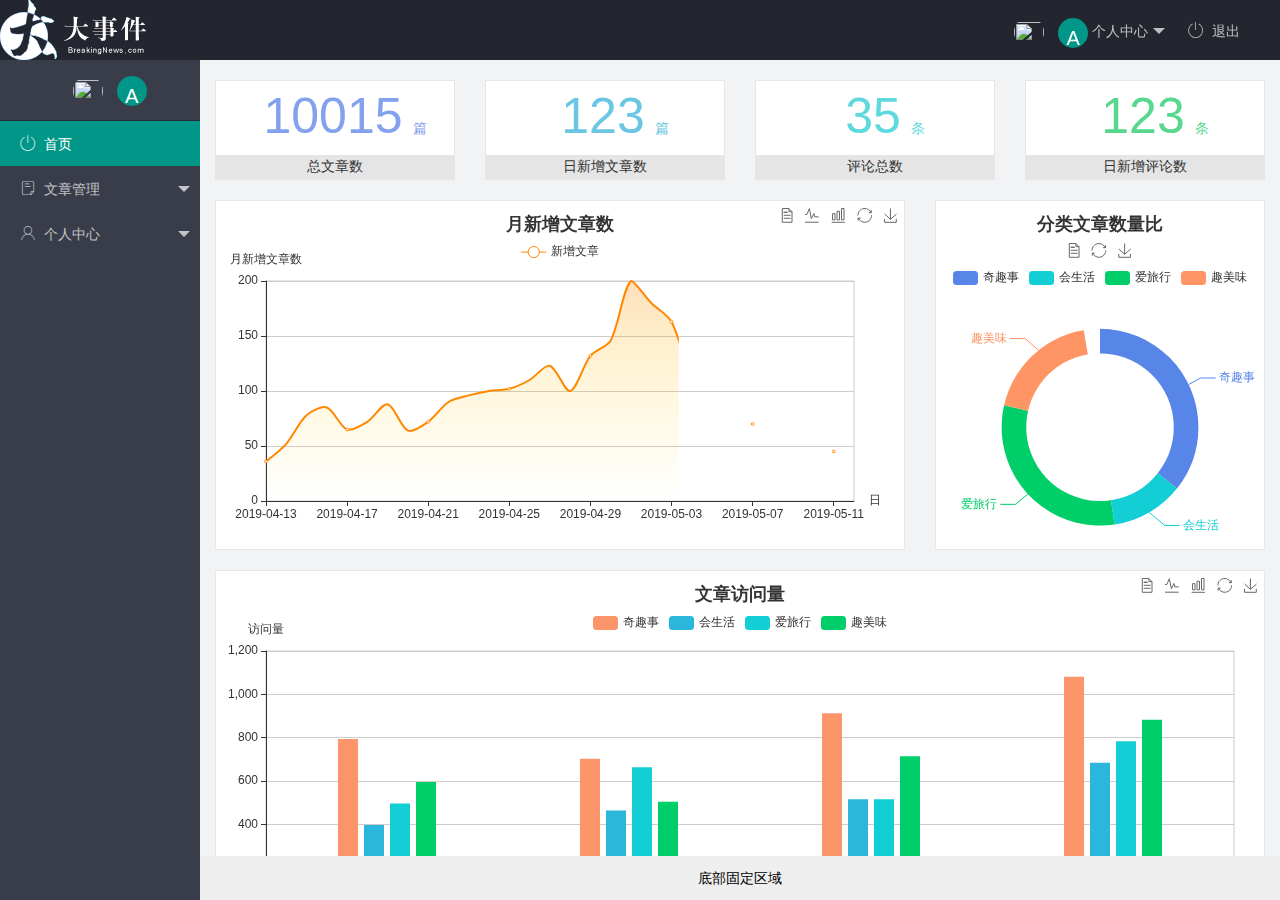
==== commit 79464669: "完成了个人中心功能的开发" ====
--- a/index.html
+++ b/index.html
@@ -27,9 +27,9 @@
               个人中心
             </a>
             <dl class="layui-nav-child">
-              <dd><a href="">基本资料</a></dd>
-              <dd><a href="">更换头像</a></dd>
-              <dd><a href="">重置密码</a></dd>
+              <dd><a href="/user/user-info.html" target="fm">基本资料</a></dd>
+              <dd><a href="/user/user_avatar.html" target="fm">更换头像</a></dd>
+              <dd><a href="/user/user_pwd.html" target="fm">重置密码</a></dd>
             </dl>
           </li>
           <li class="layui-nav-item"><a href="javascript:;" id="btnLogout"><span class="iconfont icon-tuichu"></span>退出</a></li>
@@ -55,9 +55,9 @@
             <li class="layui-nav-item">
               <a href="javascript:;"><span class="iconfont icon-user"></span>个人中心</a>
               <dl class="layui-nav-child">
-                <dd><a href="javascript:;"><i class="layui-icon layui-icon-face-smile"></i>基本资料</a></dd>
-                <dd><a href="javascript:;"><i class="layui-icon layui-icon-face-smile"></i>更换头像</a></dd>
-                <dd><a href="javascript:;"><i class="layui-icon layui-icon-face-smile"></i>重置密码</a></dd>
+                <dd><a href="./user/user-info.html" target="fm"><i class="layui-icon layui-icon-face-smile"></i>基本资料</a></dd>
+                <dd><a href="./user/user_avatar.html" target="fm"><i class="layui-icon layui-icon-face-smile"></i>更换头像</a></dd>
+                <dd><a href="./user/user_pwd.html" target="fm"><i class="layui-icon layui-icon-face-smile"></i>重置密码</a></dd>
               </dl>
             </li>
           </ul>
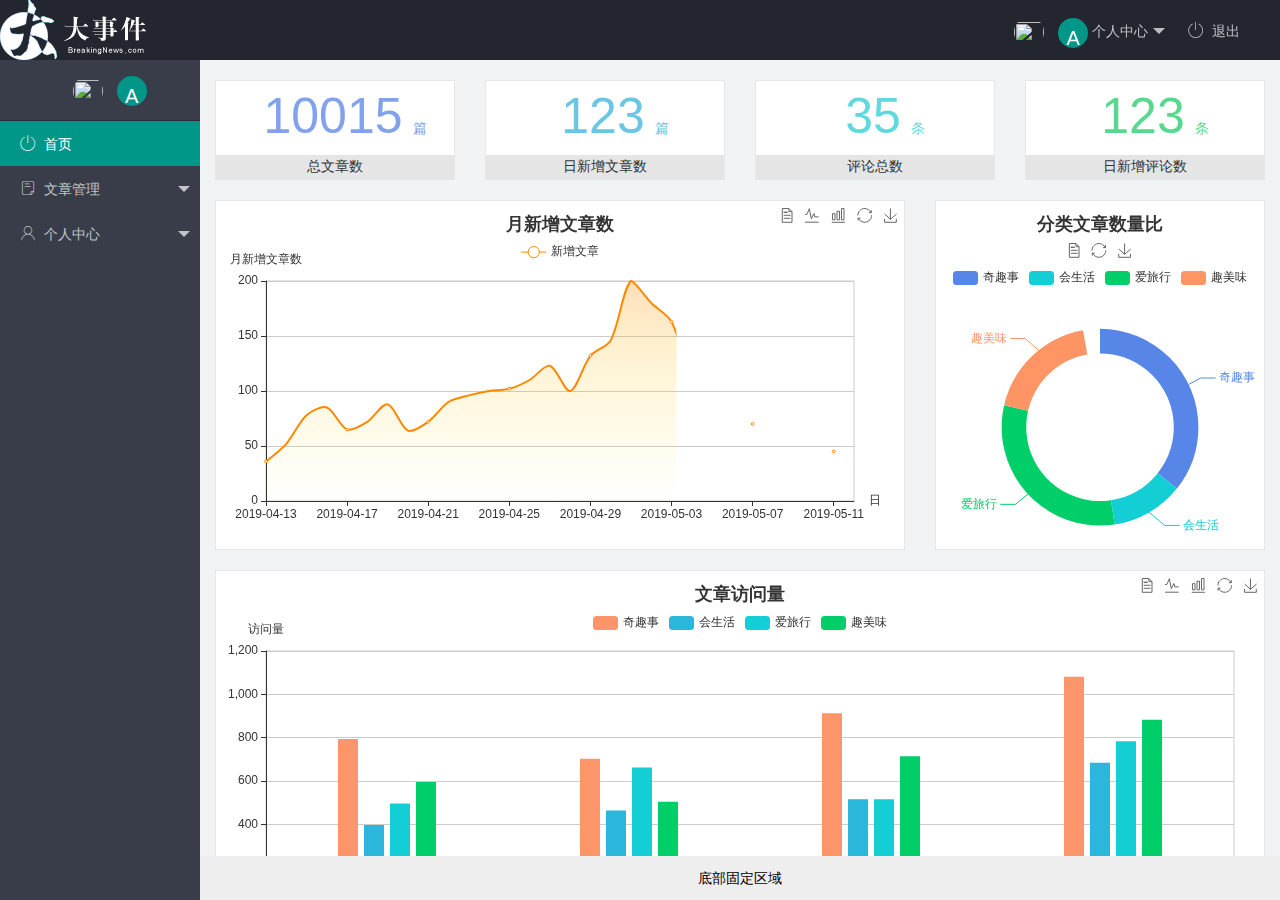
==== commit ad1d3d2b: "完成文章管理相关功能的开发" ====
--- a/index.html
+++ b/index.html
@@ -47,9 +47,9 @@
             <li class="layui-nav-item">
               <a class="" href="javascript:;"><span class="iconfont icon-16"></span>文章管理</a>
               <dl class="layui-nav-child">
-                <dd><a href="javascript:;"><i class="layui-icon layui-icon-face-smile"></i>文章类别</a></dd>
-                <dd><a href="javascript:;"><i class="layui-icon layui-icon-face-smile"></i>文章列表</a></dd>
-                <dd><a href="javascript:;"><i class="layui-icon layui-icon-face-smile"></i>发布文章</a></dd>
+                <dd><a href="./arrticle/art_cate.html" target="fm"><i class="layui-icon layui-icon-face-smile"></i>文章类别</a></dd>
+                <dd><a href="./arrticle/art_list.html" target="fm"><i class="layui-icon layui-icon-face-smile"></i>文章列表</a></dd>
+                <dd><a href="./arrticle/art_pub.html" target="fm"><i class="layui-icon layui-icon-face-smile"></i>发布文章</a></dd>
               </dl>
             </li>
             <li class="layui-nav-item">
